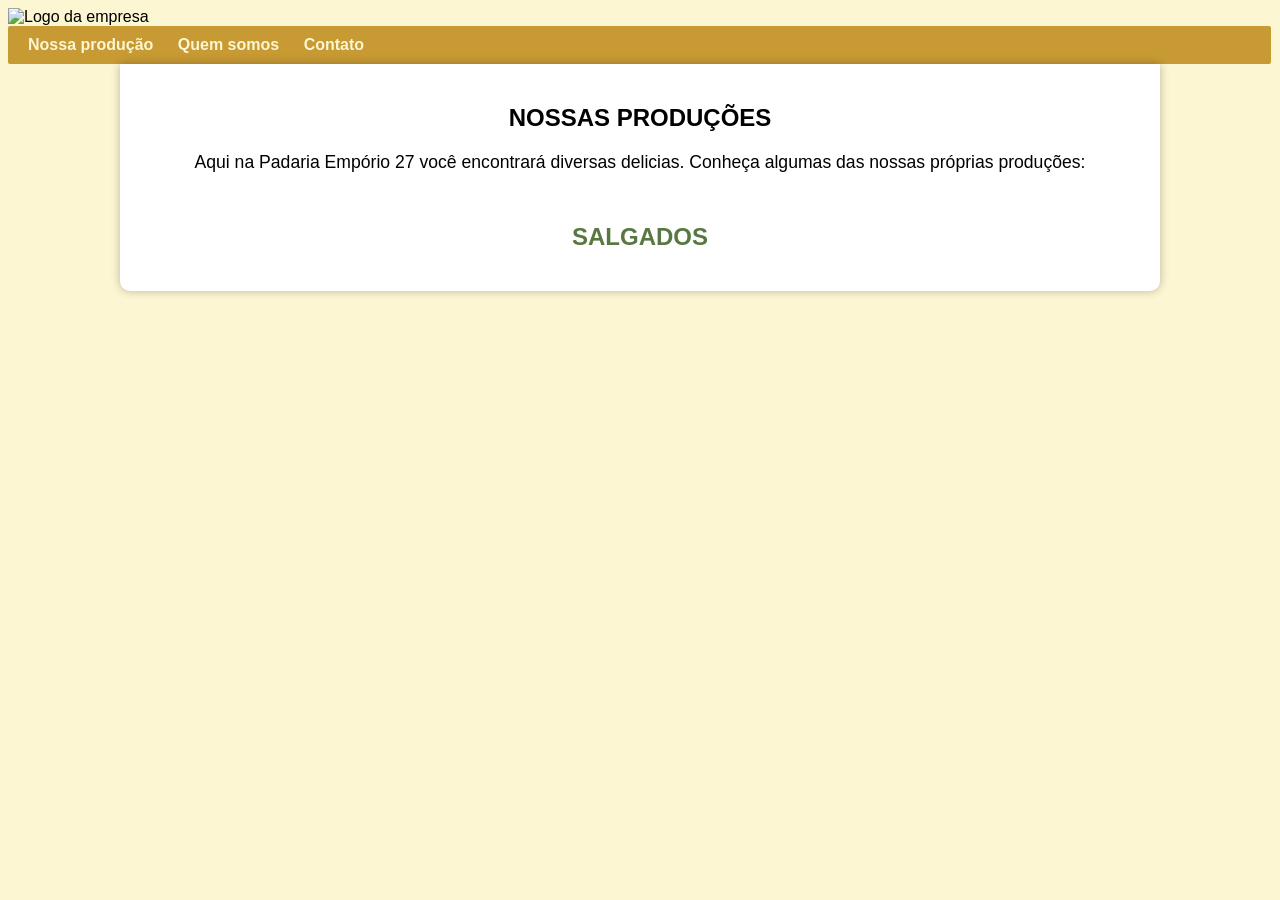
==== index.html @ 00574d0b "Create index.html" ====
<!DOCTYPE html>
<html lang="pt-br">
<head>
    <meta charset="UTF-8">
    <meta name="viewport" content="width=device-width, initial-scale=1.0">
    <title>Padaria Empório 27</title>
    <link rel="shortcut icon" href="imagens/favicon.ico" type="image/x-icon">
    <style> 
        body{
            background-color: #FCF6D2;
            font-family: Arial, Helvetica, sans-serif;
        }
        nav{
            background-color: #C89A34;
            width: 1243px;
            padding: 10px;
            border-radius: 2px;
        }    
        nav > a{
            color: #FCF6D2;
            padding: 10px;
            font-weight: bold;
            text-decoration: none;
            border-radius: 30px;
            transition-duration: 0.5s;
        }
        nav > a:hover{
            background-color: #597841;
            color: #FCF6D2;
        } 
        main{
            background-color: white;
            min-width: 300px;
            max-width: 1000px;
            margin: auto;
            padding: 20px;
            box-shadow: 0px 0px 10px rgba(0, 0, 0, 0.258);
            margin-bottom: 30px;
            border-bottom-left-radius: 10px;
            border-bottom-right-radius: 10px;
        }
        h1, h2{
            text-align: center;
        }
        main p{
            font-size: 1.1em;
            text-align: center;
            padding-bottom: 30px;
        }
        main h2{
            color: #597841;
        }
    </style>
</head>
<body>
    <header>
        <img src="imagens/logo-header.jpg" alt="Logo da empresa">
    </header>
    <nav>
        <a href="#">Nossa produção</a>
        <a href="#">Quem somos</a>
        <a href="#">Contato</a>
     </nav>
     <main>
        <article>
            <h1>NOSSAS PRODUÇÕES</h1>
            <p>Aqui na Padaria Empório 27 você encontrará diversas delicias. Conheça algumas das nossas próprias produções: </p>
            <h2>SALGADOS</h2>
        </article>
     </main>
</body>
</html>
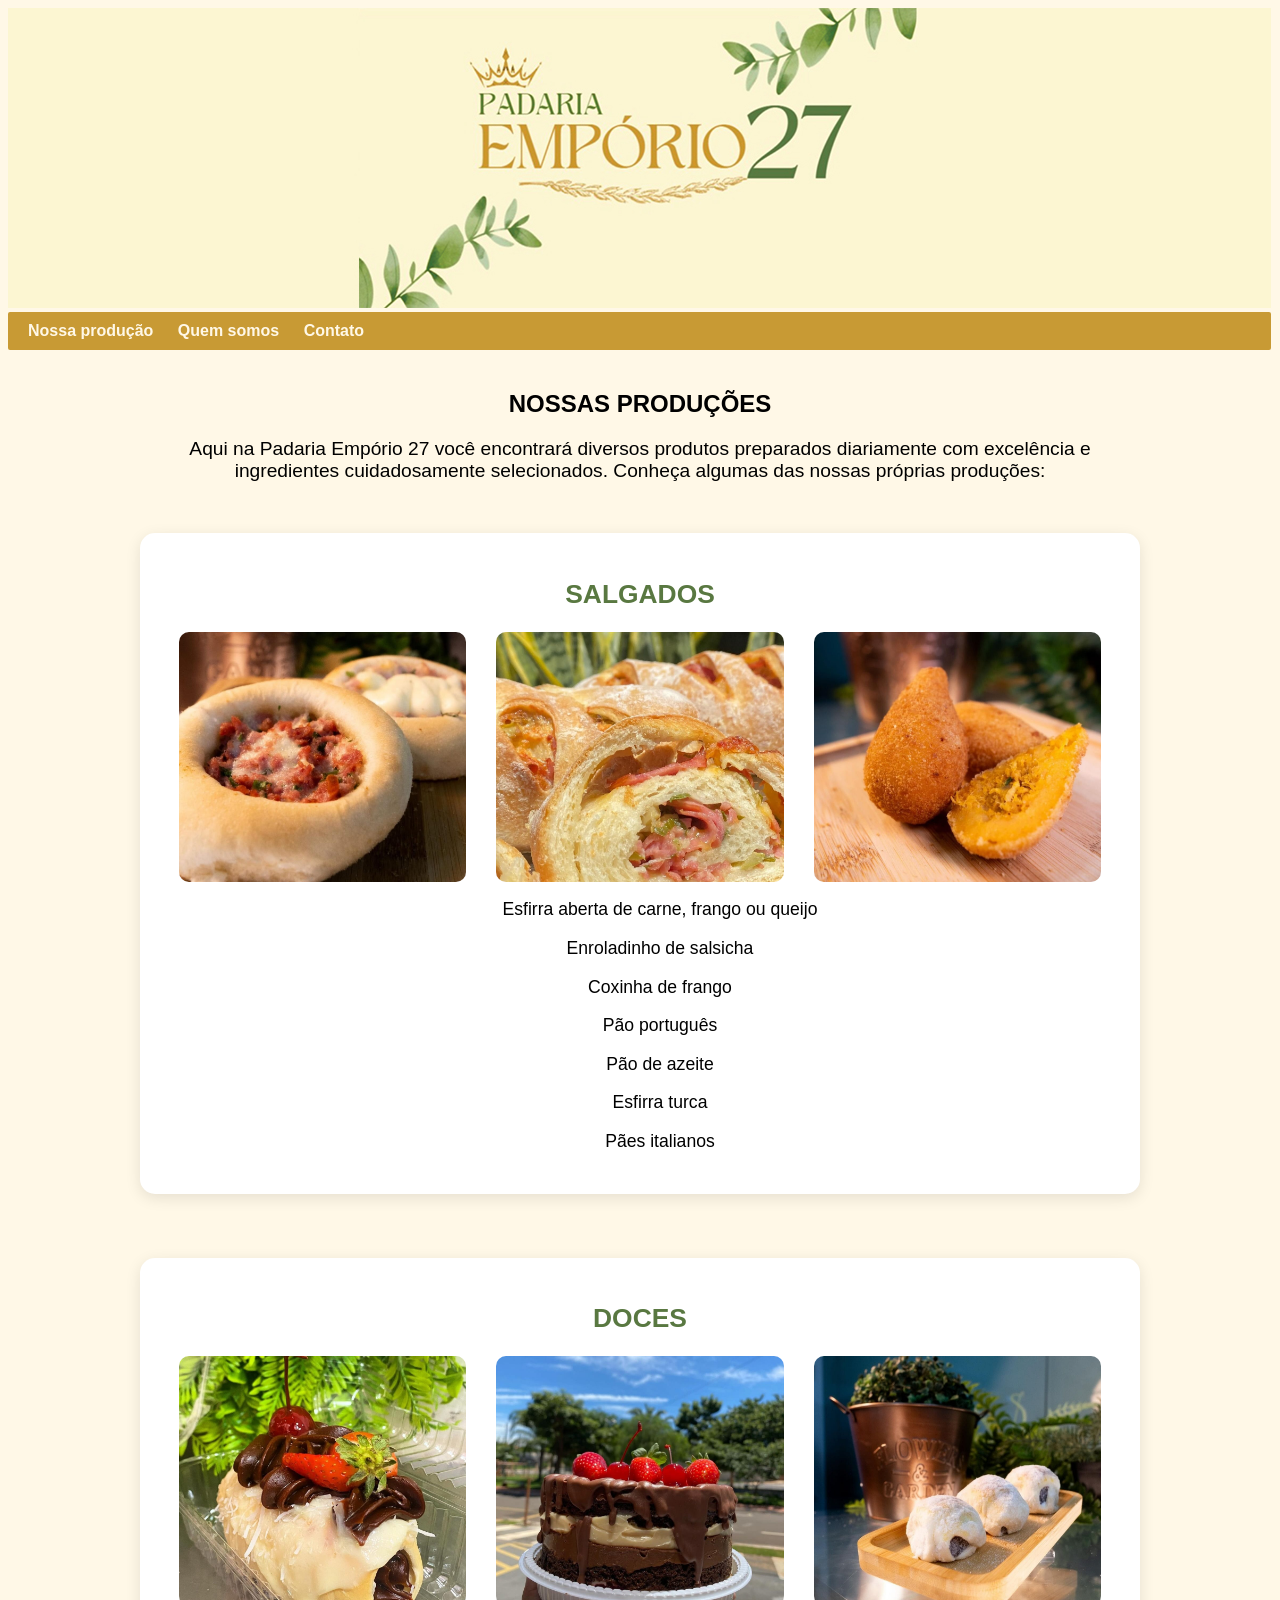
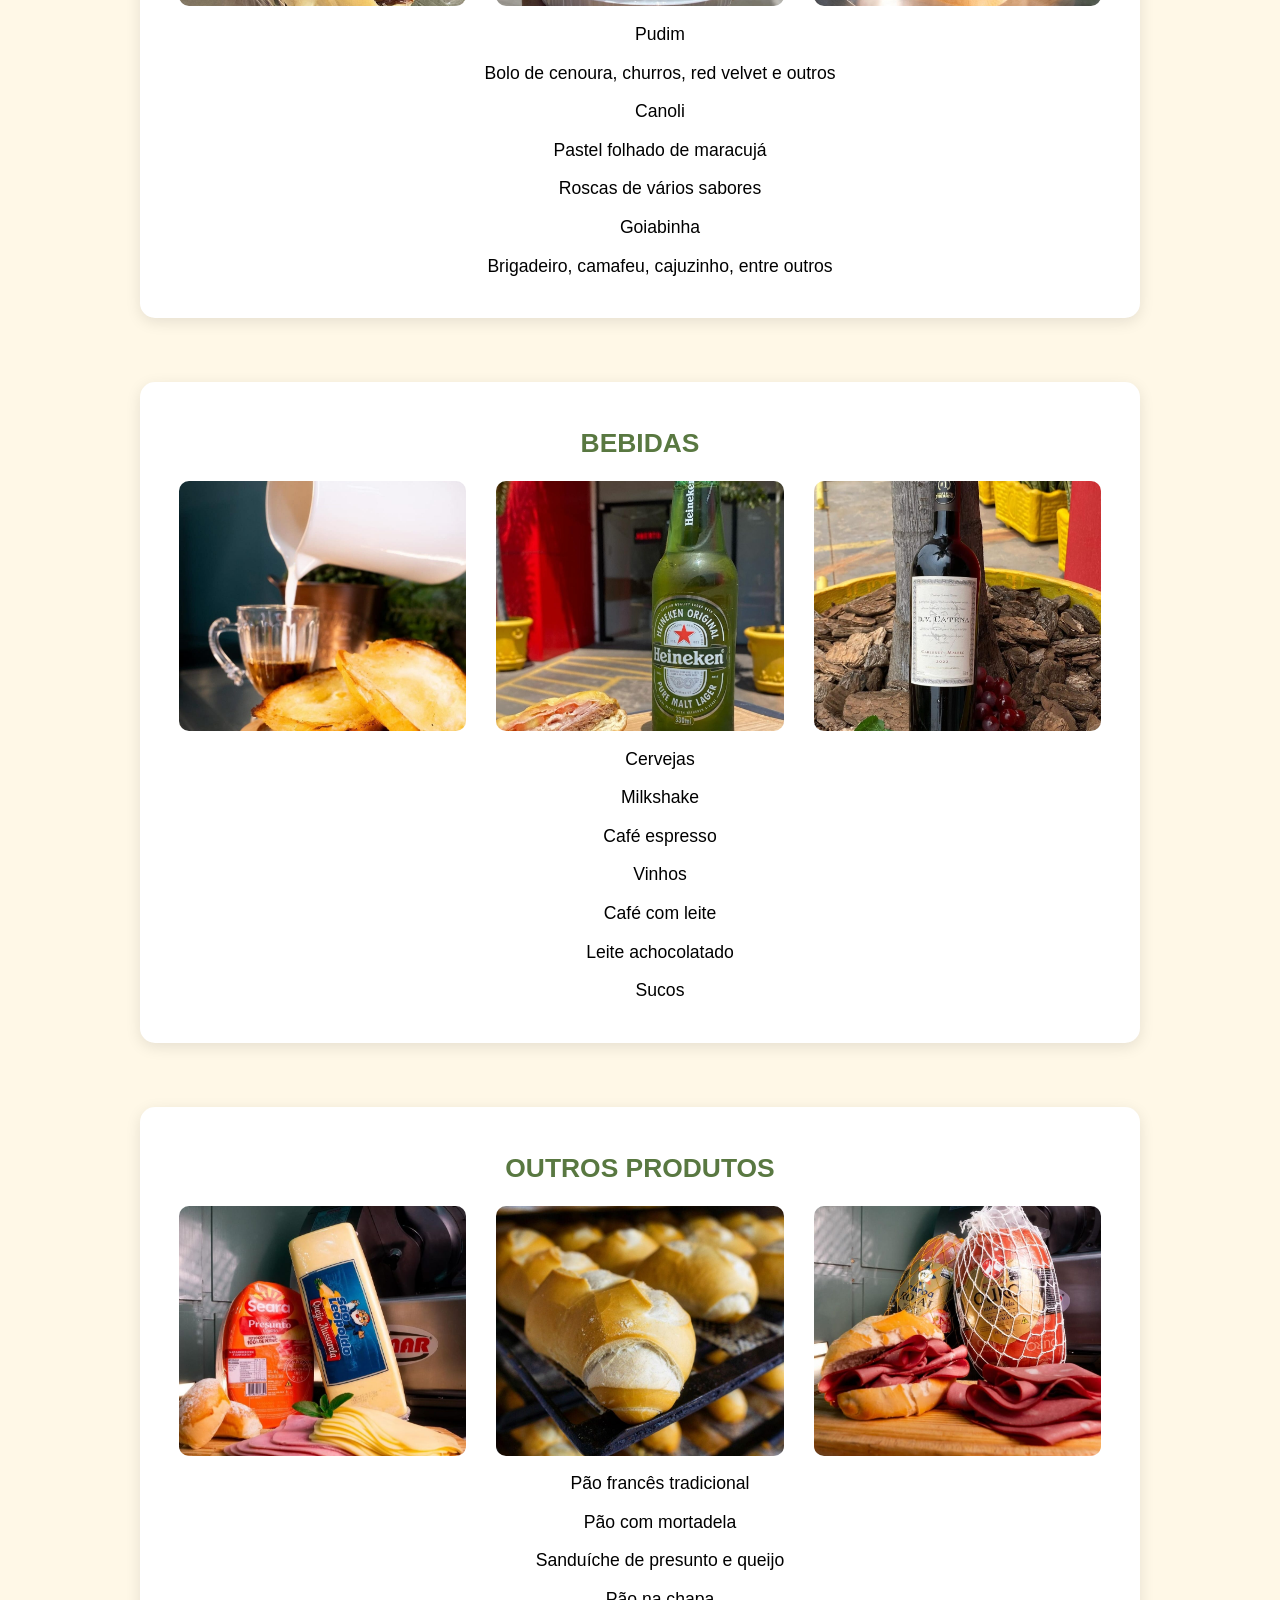
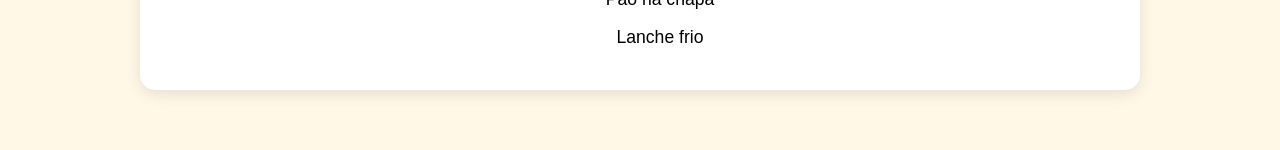
==== commit 31442f86: "alterações" ====
--- a/index.html
+++ b/index.html
@@ -5,9 +5,9 @@
     <meta name="viewport" content="width=device-width, initial-scale=1.0">
     <title>Padaria Empório 27</title>
     <link rel="shortcut icon" href="imagens/favicon.ico" type="image/x-icon">
-    <style> 
+    <style>
         body{
-            background-color: #FCF6D2;
+            background-color: #FFF8E7;
             font-family: Arial, Helvetica, sans-serif;
         }
         nav{
@@ -17,7 +17,7 @@
             border-radius: 2px;
         }    
         nav > a{
-            color: #FCF6D2;
+            color: #FFF8E7;
             padding: 10px;
             font-weight: bold;
             text-decoration: none;
@@ -29,23 +29,49 @@
             color: #FCF6D2;
         } 
         main{
-            background-color: white;
             min-width: 300px;
             max-width: 1000px;
             margin: auto;
             padding: 20px;
-            box-shadow: 0px 0px 10px rgba(0, 0, 0, 0.258);
-            margin-bottom: 30px;
             border-bottom-left-radius: 10px;
             border-bottom-right-radius: 10px;
         }
-        h1, h2{
+        .produtos-grid{
+            display: grid;
+            grid-template-columns: repeat(auto-fit, minmax(300px, 1fr));
+            padding: 2rem 0;
+        }
+        .produtos-card{
+            background-color: white;
+            text-align: center;
+            border-radius: 15px;
+            box-shadow: 0 4px 15px rgba(0, 0, 0, 0.1);
+            padding: 1.5rem;
+            font-size: 1.1em;
+        }
+        .produtos-image {
+            width: 100%;
+            height: 250px;
+            margin: 0 auto;
+            display: flex;
+        }
+        .produtos-image img {
+            width: 100%;
+            height: auto;
+            margin: 0 15px;
+            object-fit: cover;
+            border-radius: 10px;
+        }
+        h1, h2, h3{
             text-align: center;
         }
         main p{
-            font-size: 1.1em;
+            font-size: 1.2em;
             text-align: center;
-            padding-bottom: 30px;
+        }
+        ul p{
+            text-align: center;
+            font-size: 1em;
         }
         main h2{
             color: #597841;
@@ -64,8 +90,81 @@
      <main>
         <article>
             <h1>NOSSAS PRODUÇÕES</h1>
-            <p>Aqui na Padaria Empório 27 você encontrará diversas delicias. Conheça algumas das nossas próprias produções: </p>
-            <h2>SALGADOS</h2>
+            <p>Aqui na Padaria Empório 27 você encontrará diversos produtos preparados diariamente com excelência e ingredientes cuidadosamente selecionados. Conheça algumas das nossas próprias produções: </p>
+            <div class="produtos-grid">
+                <div class="produtos-card">
+                    <h2>SALGADOS</h2>
+                    <div class="produtos-image">
+                        <img src="imagens/esfiha-carne.jpeg" alt="Esfirra de carne">
+                        <img src="imagens/pao-portugues.jpeg" alt="Pão português">
+                        <img src="imagens/coxinha-frango.jpeg" alt="Coxinha de frango">
+                    </div>
+                    <ul>
+                        <p>Esfirra aberta de carne, frango ou queijo</p>
+                        <p>Enroladinho de salsicha</p>
+                        <p>Coxinha de frango</p>
+                        <p>Pão português</p>
+                        <p>Pão de azeite</p>
+                        <p>Esfirra turca</p>
+                        <p>Pães italianos</p>
+                    </ul>
+                </div>    
+            </div>
+            <div class="produtos-grid">
+                <div class="produtos-card">
+                    <h2>DOCES</h2>
+                    <div class="produtos-image">
+                        <img src="imagens/rosca-nutella.jpeg" alt="Rosca de Nutella">
+                        <img src="imagens/torta-quatroleites.jpeg" alt="Torta de quatro leites">
+                        <img src="imagens/goiabinha.jpeg" alt="Goiabinha">
+                    </div>
+                    <ul>
+                        <p>Pudim</p>
+                        <p>Bolo de cenoura, churros, red velvet e outros</p>
+                        <p>Canoli</p>
+                        <p>Pastel folhado de maracujá</p>
+                        <p>Roscas de vários sabores</p>
+                        <p>Goiabinha</p>
+                        <p>Brigadeiro, camafeu, cajuzinho, entre outros</p>
+                    </ul>
+                </div>    
+            </div>
+            <div class="produtos-grid">
+                <div class="produtos-card">
+                    <h2>BEBIDAS</h2>
+                    <div class="produtos-image">
+                        <img src="imagens/cafe-leite.jpeg" alt="Xícara de café com leite">
+                        <img src="imagens/cerveja.jpeg" alt="Garrafa de cerveja">
+                        <img src="imagens/vinho.jpeg" alt="Garrafa de vinho">
+                    </div>
+                    <ul>
+                        <p>Cervejas</p>
+                        <p>Milkshake</p>
+                        <p>Café espresso</p>
+                        <p>Vinhos</p>
+                        <p>Café com leite</p>
+                        <p>Leite achocolatado</p>
+                        <p>Sucos</p>
+                    </ul>
+                </div>    
+            </div>
+            <div class="produtos-grid">
+                <div class="produtos-card">
+                    <h2>OUTROS PRODUTOS</h2>
+                    <div class="produtos-image">
+                        <img src="imagens/queijo-presunto.jpeg" alt="Queijo e presunto peças e fatiados">
+                        <img src="imagens/pao-frances.jpeg" alt="Pão francês de padaria">
+                        <img src="imagens/mortadela.jpeg" alt="Mortadela peça e fatiada">
+                    </div>
+                    <ul>
+                        <p>Pão francês tradicional</p>
+                        <p>Pão com mortadela</p>
+                        <p>Sanduíche de presunto e queijo</p>
+                        <p>Pão na chapa</p>
+                        <p>Lanche frio</p>
+                    </ul>
+                </div>    
+            </div>
         </article>
      </main>
 </body>
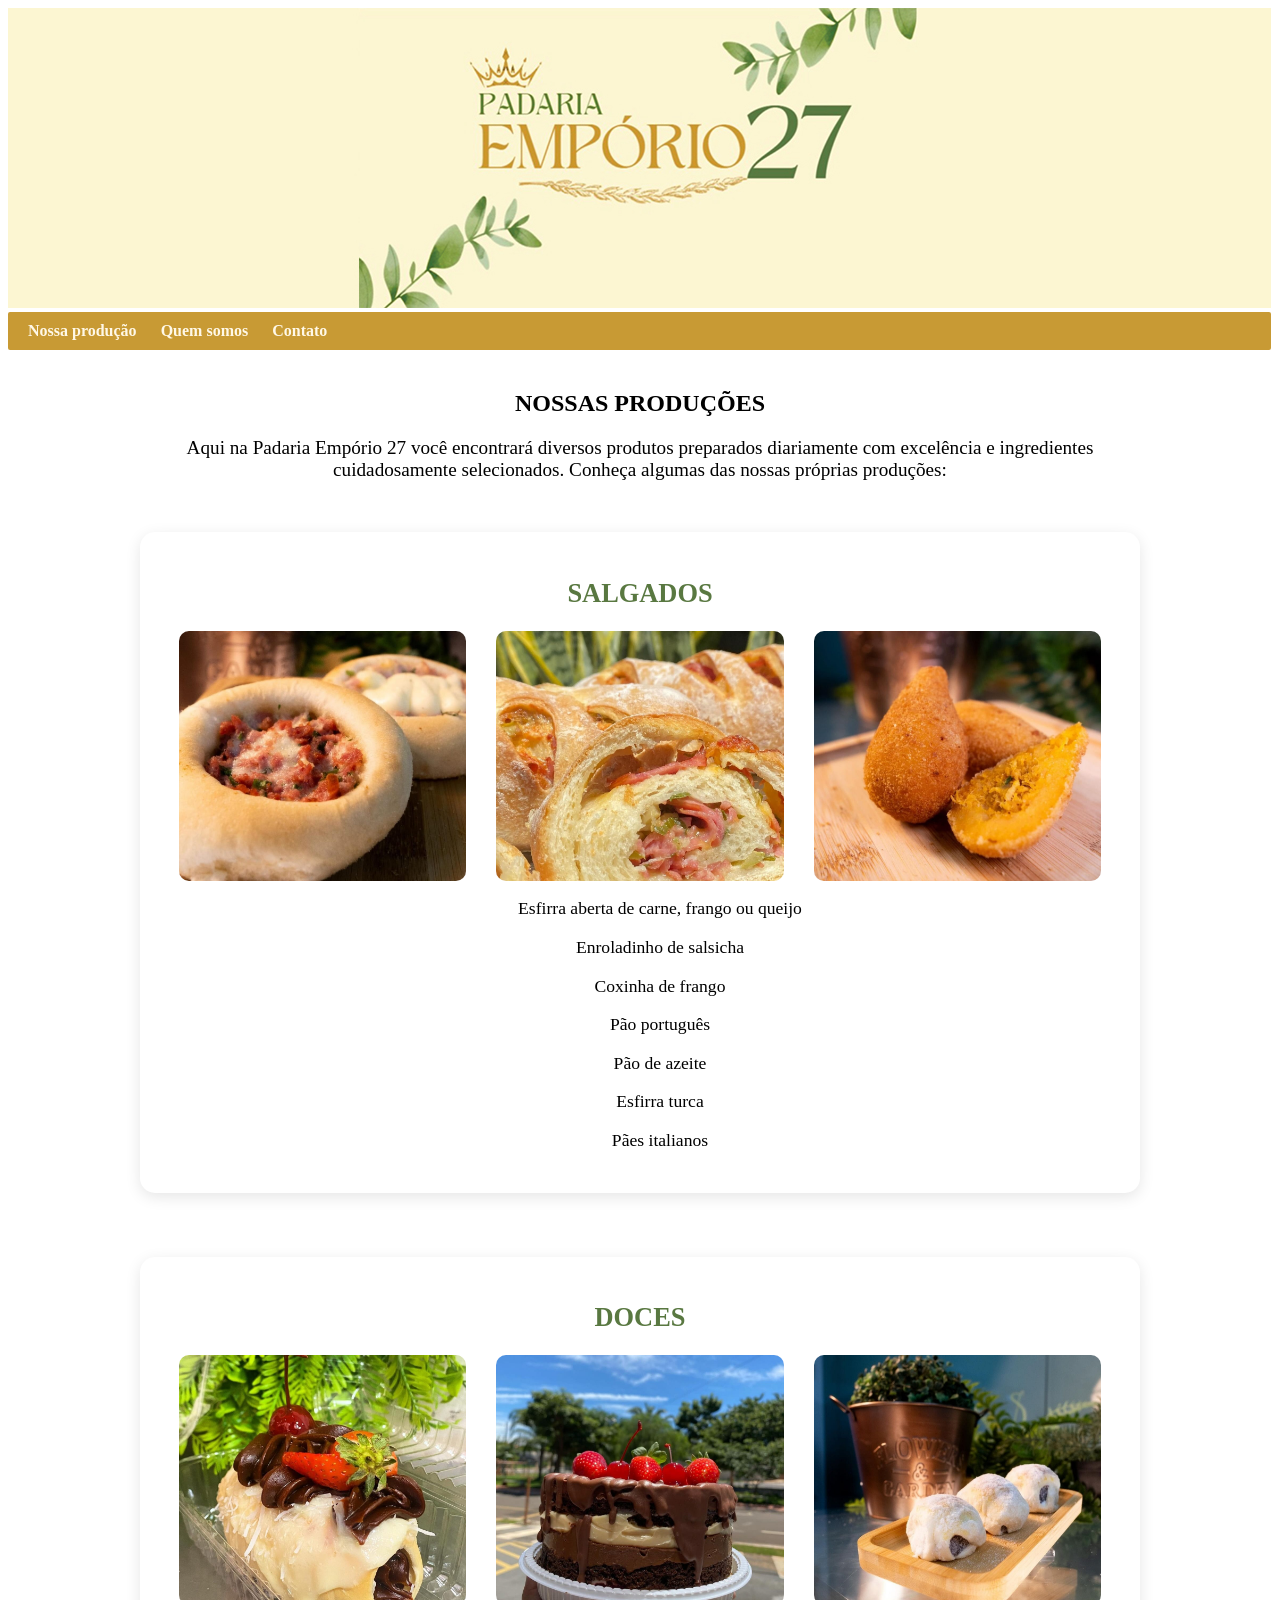
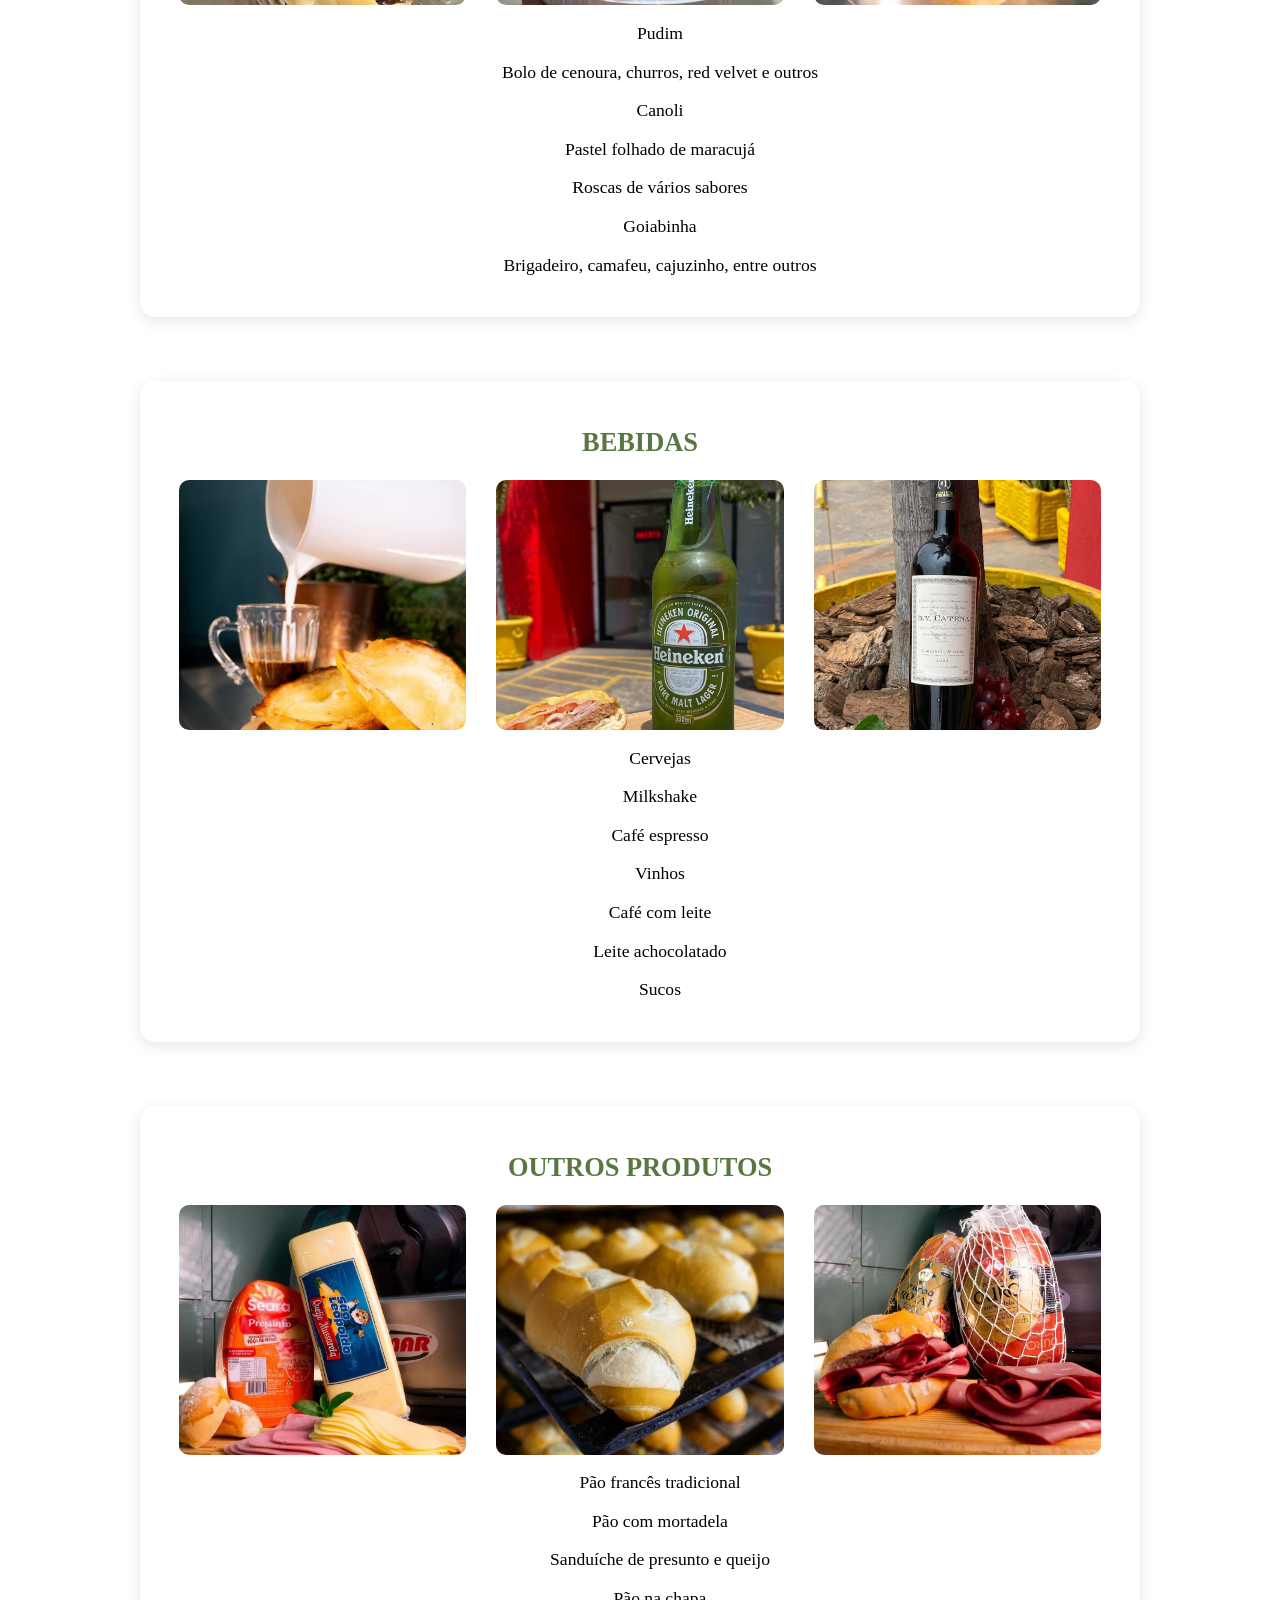
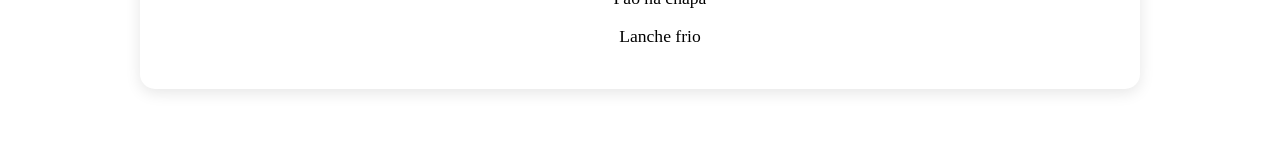
==== commit 7f786288: "mudanças site" ====
--- a/index.html
+++ b/index.html
@@ -4,79 +4,8 @@
     <meta charset="UTF-8">
     <meta name="viewport" content="width=device-width, initial-scale=1.0">
     <title>Padaria Empório 27</title>
+    <link rel="stylesheet" href="style.css">
     <link rel="shortcut icon" href="imagens/favicon.ico" type="image/x-icon">
-    <style>
-        body{
-            background-color: #FFF8E7;
-            font-family: Arial, Helvetica, sans-serif;
-        }
-        nav{
-            background-color: #C89A34;
-            width: 1243px;
-            padding: 10px;
-            border-radius: 2px;
-        }    
-        nav > a{
-            color: #FFF8E7;
-            padding: 10px;
-            font-weight: bold;
-            text-decoration: none;
-            border-radius: 30px;
-            transition-duration: 0.5s;
-        }
-        nav > a:hover{
-            background-color: #597841;
-            color: #FCF6D2;
-        } 
-        main{
-            min-width: 300px;
-            max-width: 1000px;
-            margin: auto;
-            padding: 20px;
-            border-bottom-left-radius: 10px;
-            border-bottom-right-radius: 10px;
-        }
-        .produtos-grid{
-            display: grid;
-            grid-template-columns: repeat(auto-fit, minmax(300px, 1fr));
-            padding: 2rem 0;
-        }
-        .produtos-card{
-            background-color: white;
-            text-align: center;
-            border-radius: 15px;
-            box-shadow: 0 4px 15px rgba(0, 0, 0, 0.1);
-            padding: 1.5rem;
-            font-size: 1.1em;
-        }
-        .produtos-image {
-            width: 100%;
-            height: 250px;
-            margin: 0 auto;
-            display: flex;
-        }
-        .produtos-image img {
-            width: 100%;
-            height: auto;
-            margin: 0 15px;
-            object-fit: cover;
-            border-radius: 10px;
-        }
-        h1, h2, h3{
-            text-align: center;
-        }
-        main p{
-            font-size: 1.2em;
-            text-align: center;
-        }
-        ul p{
-            text-align: center;
-            font-size: 1em;
-        }
-        main h2{
-            color: #597841;
-        }
-    </style>
 </head>
 <body>
     <header>
@@ -84,8 +13,8 @@
     </header>
     <nav>
         <a href="#">Nossa produção</a>
-        <a href="#">Quem somos</a>
-        <a href="#">Contato</a>
+        <a href="index2.html">Quem somos</a>
+        <a href="index3.html">Contato</a>
      </nav>
      <main>
         <article>
--- a/style.css
+++ b/style.css
@@ -0,0 +1,71 @@
+@charset "UTF-8"
+body{
+    background-color: #FFF8E7;
+    font-family: Arial, Helvetica, sans-serif;
+}
+nav{
+    background-color: #C89A34;
+    width: 1243px;
+    padding: 10px;
+    border-radius: 2px;
+}    
+nav > a{
+    color: #FFF8E7;
+    padding: 10px;
+    font-weight: bold;
+    text-decoration: none;
+    border-radius: 30px;
+    transition-duration: 0.5s;
+}
+nav > a:hover{
+    background-color: #597841;
+    color: #FCF6D2;
+} 
+main{
+    min-width: 300px;
+    max-width: 1000px;
+    margin: auto;
+    padding: 20px;
+    border-bottom-left-radius: 10px;
+    border-bottom-right-radius: 10px;
+}
+.produtos-grid{
+    display: grid;
+    grid-template-columns: repeat(auto-fit, minmax(300px, 1fr));
+    padding: 2rem 0;
+}
+.produtos-card{
+    background-color: white;
+    text-align: center;
+    border-radius: 15px;
+    box-shadow: 0 4px 15px rgba(0, 0, 0, 0.1);
+    padding: 1.5rem;
+    font-size: 1.1em;
+}
+.produtos-image {
+    width: 100%;
+    height: 250px;
+    margin: 0 auto;
+    display: flex;
+}
+.produtos-image img {
+    width: 100%;
+    height: auto;
+    margin: 0 15px;
+    object-fit: cover;
+    border-radius: 10px;
+}
+h1, h2, h3{
+    text-align: center;
+}
+main p{
+    font-size: 1.2em;
+    text-align: center;
+}
+ul p{
+    text-align: center;
+    font-size: 1em;
+}
+main h2{
+    color: #597841;
+}
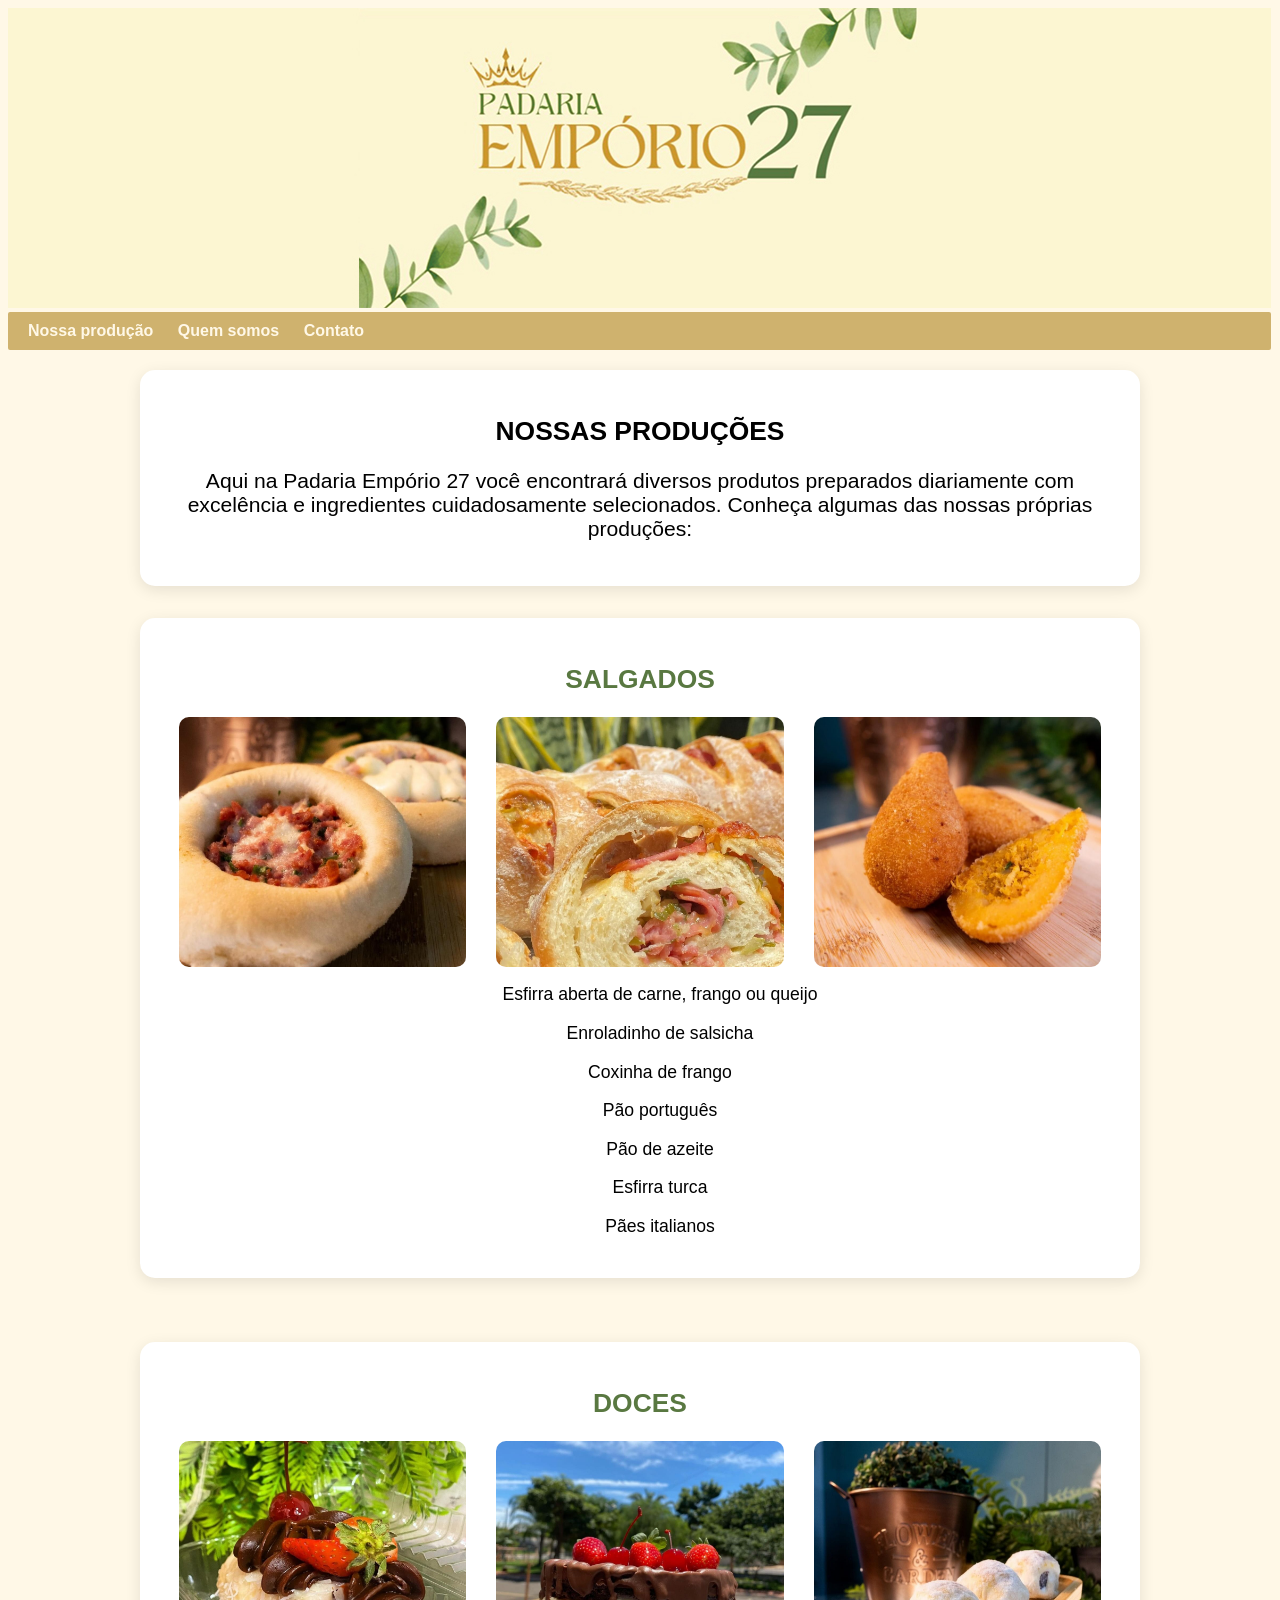
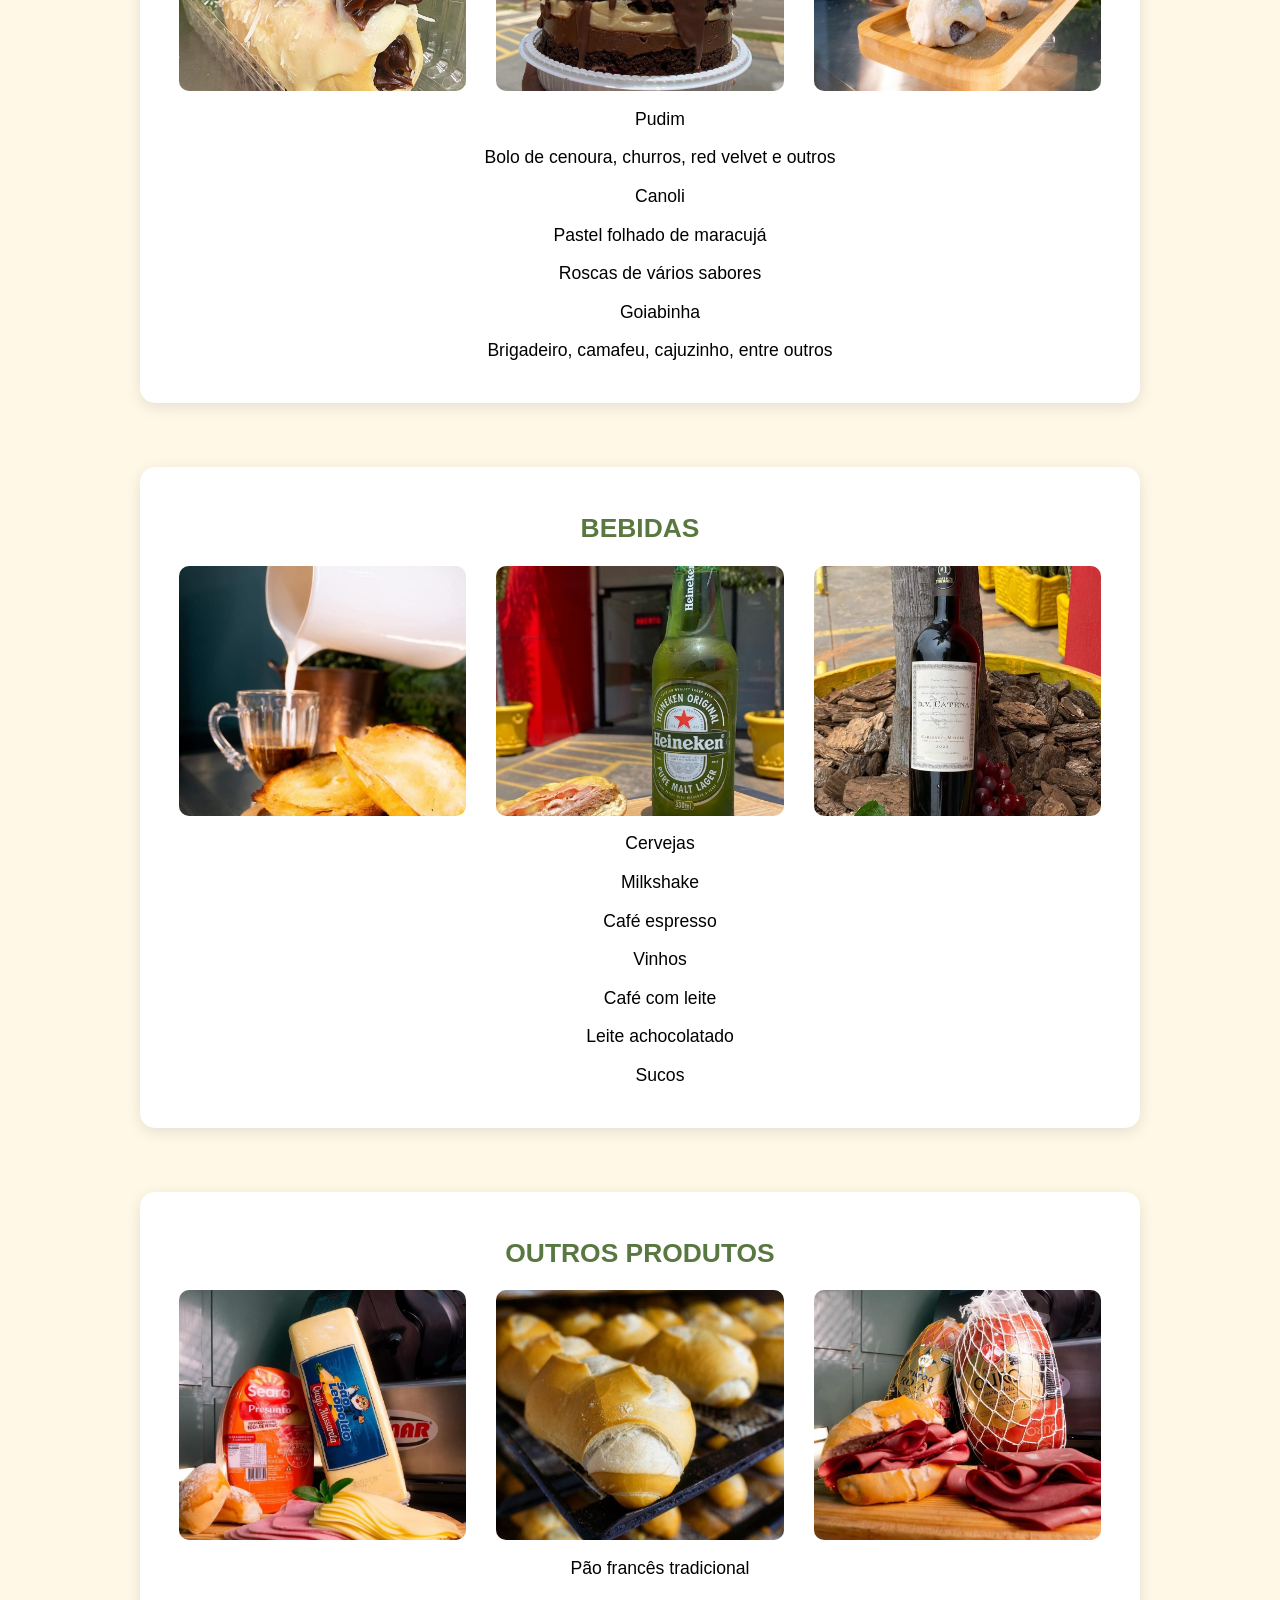
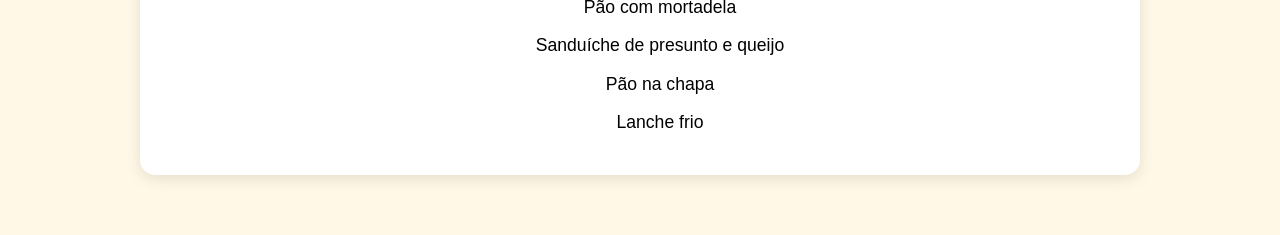
==== commit edd573a6: "alterações" ====
--- a/index.html
+++ b/index.html
@@ -18,11 +18,13 @@
      </nav>
      <main>
         <article>
-            <h1>NOSSAS PRODUÇÕES</h1>
-            <p>Aqui na Padaria Empório 27 você encontrará diversos produtos preparados diariamente com excelência e ingredientes cuidadosamente selecionados. Conheça algumas das nossas próprias produções: </p>
+            <div class="produtos-card">
+                <h1>NOSSAS PRODUÇÕES</h1>
+                    <p>Aqui na Padaria Empório 27 você encontrará diversos produtos preparados diariamente com excelência e ingredientes cuidadosamente selecionados. Conheça algumas das nossas próprias produções: </p>
+            </div>
             <div class="produtos-grid">
                 <div class="produtos-card">
-                    <h2>SALGADOS</h2>
+                <h2>SALGADOS</h2>
                     <div class="produtos-image">
                         <img src="imagens/esfiha-carne.jpeg" alt="Esfirra de carne">
                         <img src="imagens/pao-portugues.jpeg" alt="Pão português">
@@ -94,6 +96,7 @@
                     </ul>
                 </div>    
             </div>
+        </div>
         </article>
      </main>
 </body>
--- a/style.css
+++ b/style.css
@@ -1,10 +1,10 @@
-@charset "UTF-8"
+@charset "UTF-8";
 body{
-    background-color: #FFF8E7;
+    background-color: #fff8e7;
     font-family: Arial, Helvetica, sans-serif;
 }
 nav{
-    background-color: #C89A34;
+    background-color: rgb(207, 178, 110);
     width: 1243px;
     padding: 10px;
     border-radius: 2px;
@@ -19,7 +19,7 @@
 }
 nav > a:hover{
     background-color: #597841;
-    color: #FCF6D2;
+    color: #fcf6d2;
 } 
 main{
     min-width: 300px;
@@ -35,22 +35,22 @@
     padding: 2rem 0;
 }
 .produtos-card{
-    background-color: white;
+    background-color: rgb(255, 255, 255);
     text-align: center;
     border-radius: 15px;
     box-shadow: 0 4px 15px rgba(0, 0, 0, 0.1);
     padding: 1.5rem;
     font-size: 1.1em;
 }
-.produtos-image {
-    width: 100%;
+.produtos-image{
+    width: auto;
     height: 250px;
     margin: 0 auto;
     display: flex;
 }
-.produtos-image img {
+.produtos-image img{
     width: 100%;
-    height: auto;
+    height: 100%;
     margin: 0 15px;
     object-fit: cover;
     border-radius: 10px;
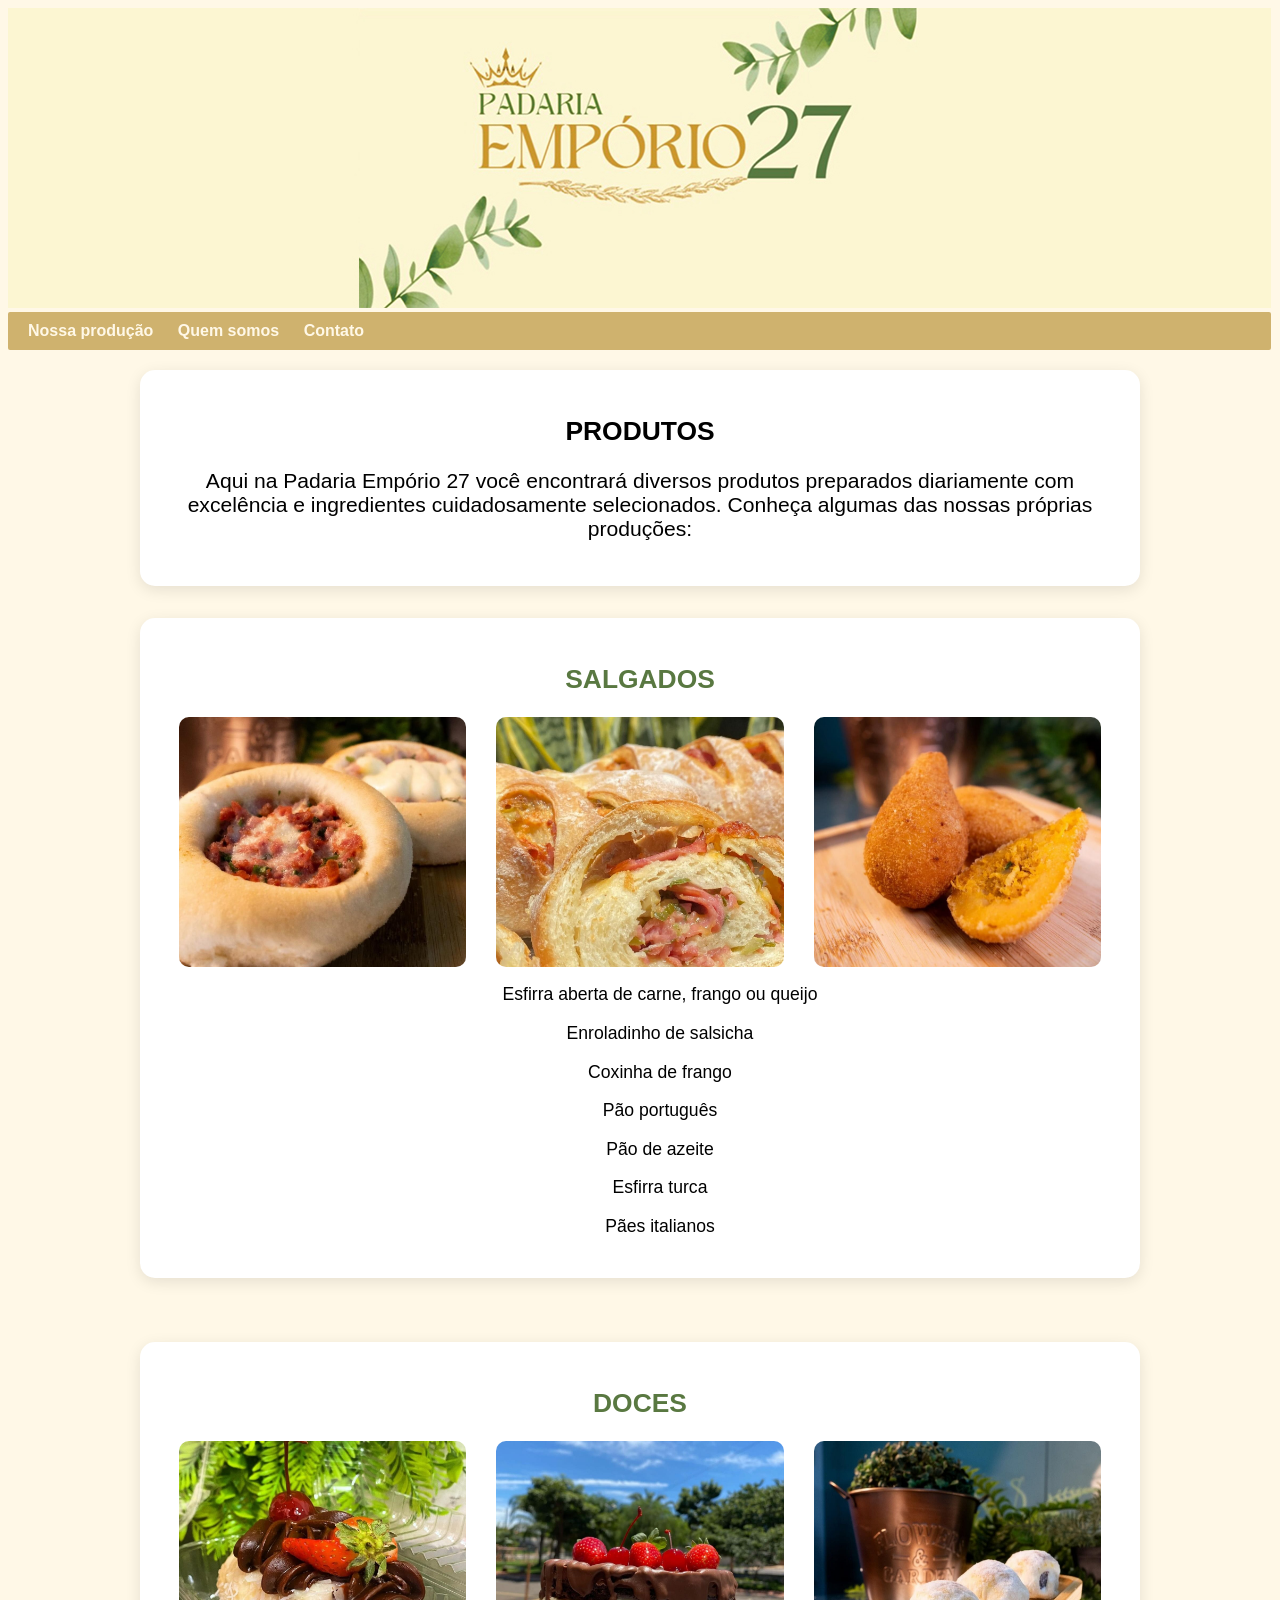
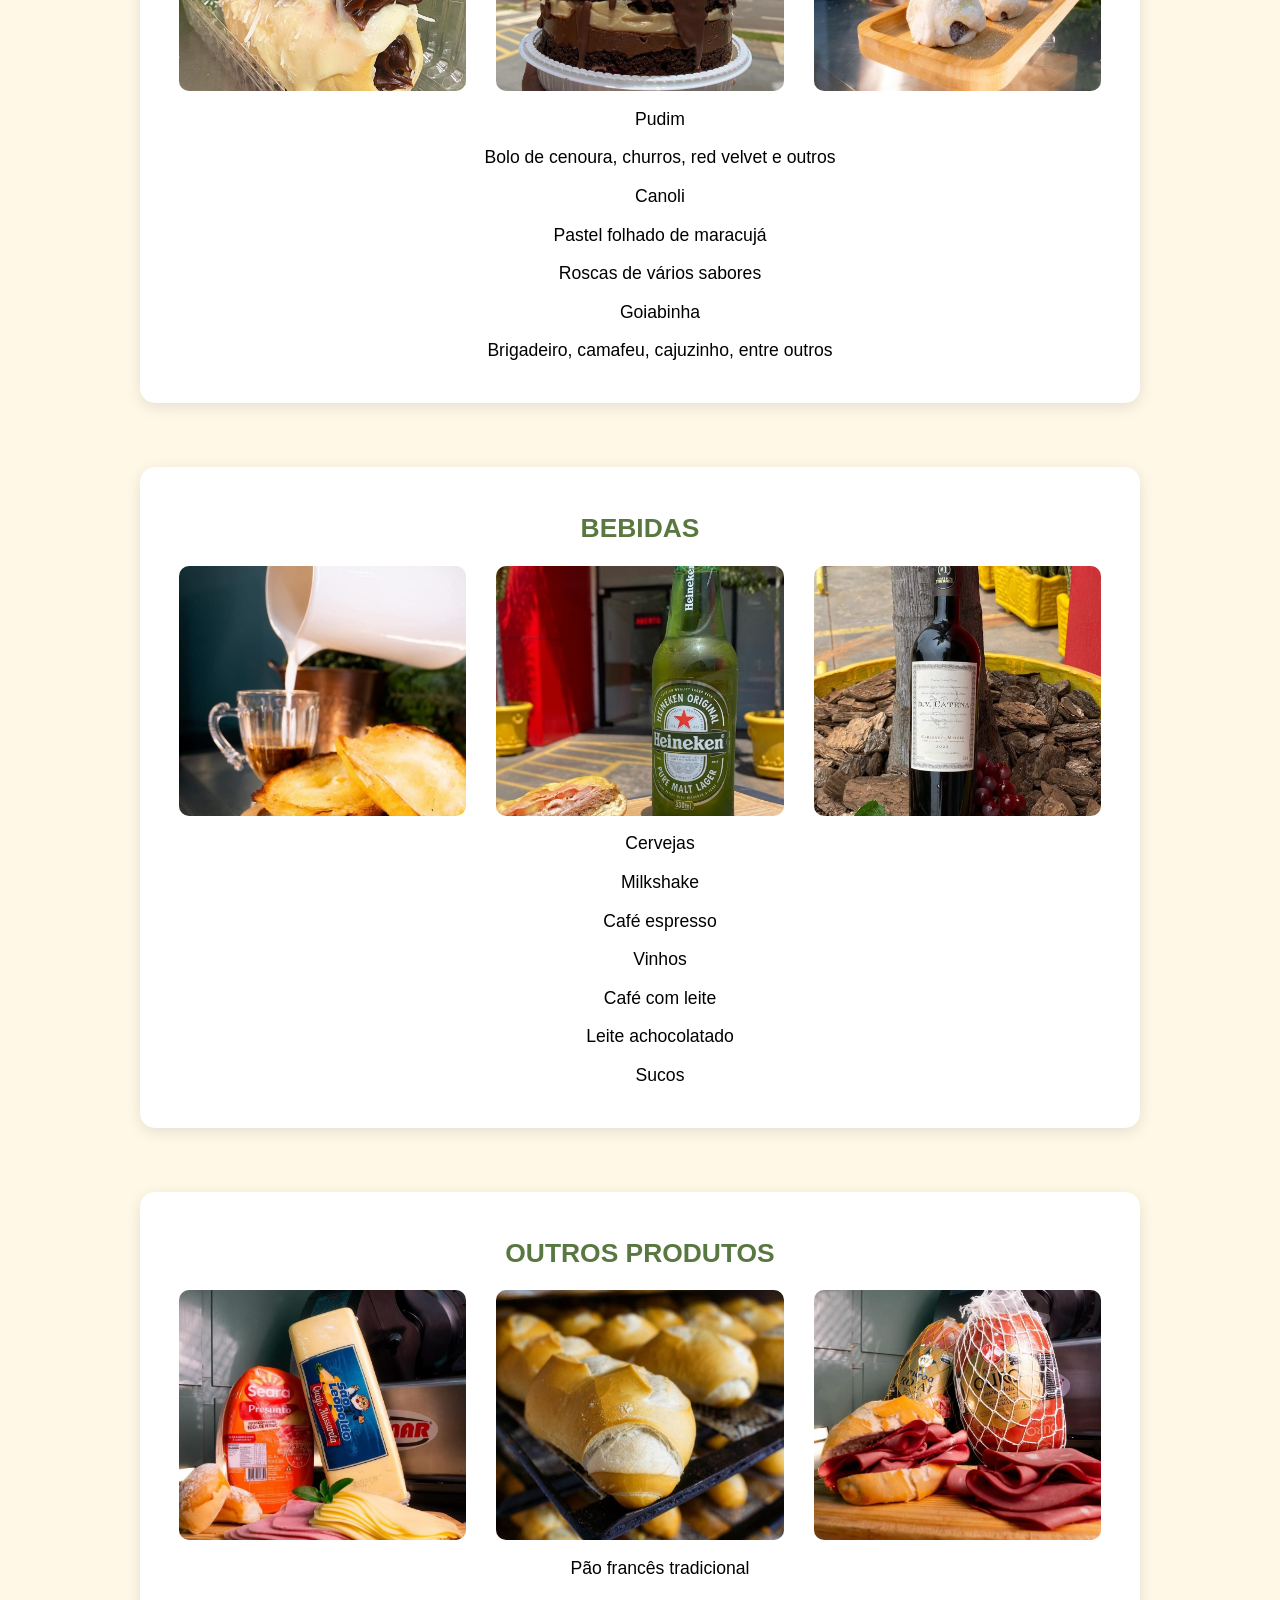
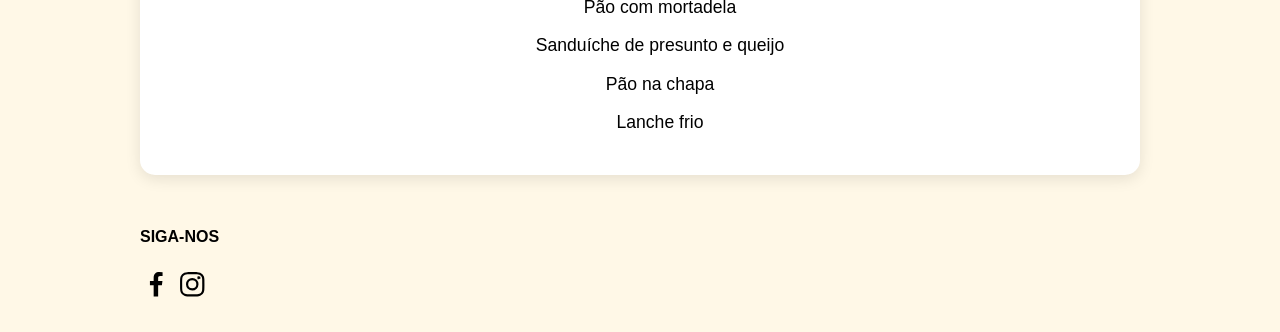
==== commit 20a85ccf: "alterações" ====
--- a/index.html
+++ b/index.html
@@ -19,7 +19,7 @@
      <main>
         <article>
             <div class="produtos-card">
-                <h1>NOSSAS PRODUÇÕES</h1>
+                <h1>PRODUTOS</h1>
                     <p>Aqui na Padaria Empório 27 você encontrará diversos produtos preparados diariamente com excelência e ingredientes cuidadosamente selecionados. Conheça algumas das nossas próprias produções: </p>
             </div>
             <div class="produtos-grid">
@@ -96,7 +96,14 @@
                     </ul>
                 </div>    
             </div>
-        </div>
+            <footer>
+                <h4>SIGA-NOS</h4>
+                <box-icon name='facebook' type='logo' ></box-icon>
+                    <a href="https://www.facebook.com/emporio27setsul/" target="_blank">
+                        <img src="imagens/logo-facebook.png"></a>
+                    <a href="https://www.instagram.com/explore/locations/104225695604692/emporio-27-setsul/" target="_blank">
+                        <img src="imagens/logo-instagram.png"></a>
+            </footer>
         </article>
      </main>
 </body>
--- a/style.css
+++ b/style.css
@@ -48,6 +48,12 @@
     margin: 0 auto;
     display: flex;
 }
+iframe{
+    width: auto;
+    height: 250px;
+    margin: 0 auto;
+    display: flex;
+}
 .produtos-image img{
     width: 100%;
     height: 100%;
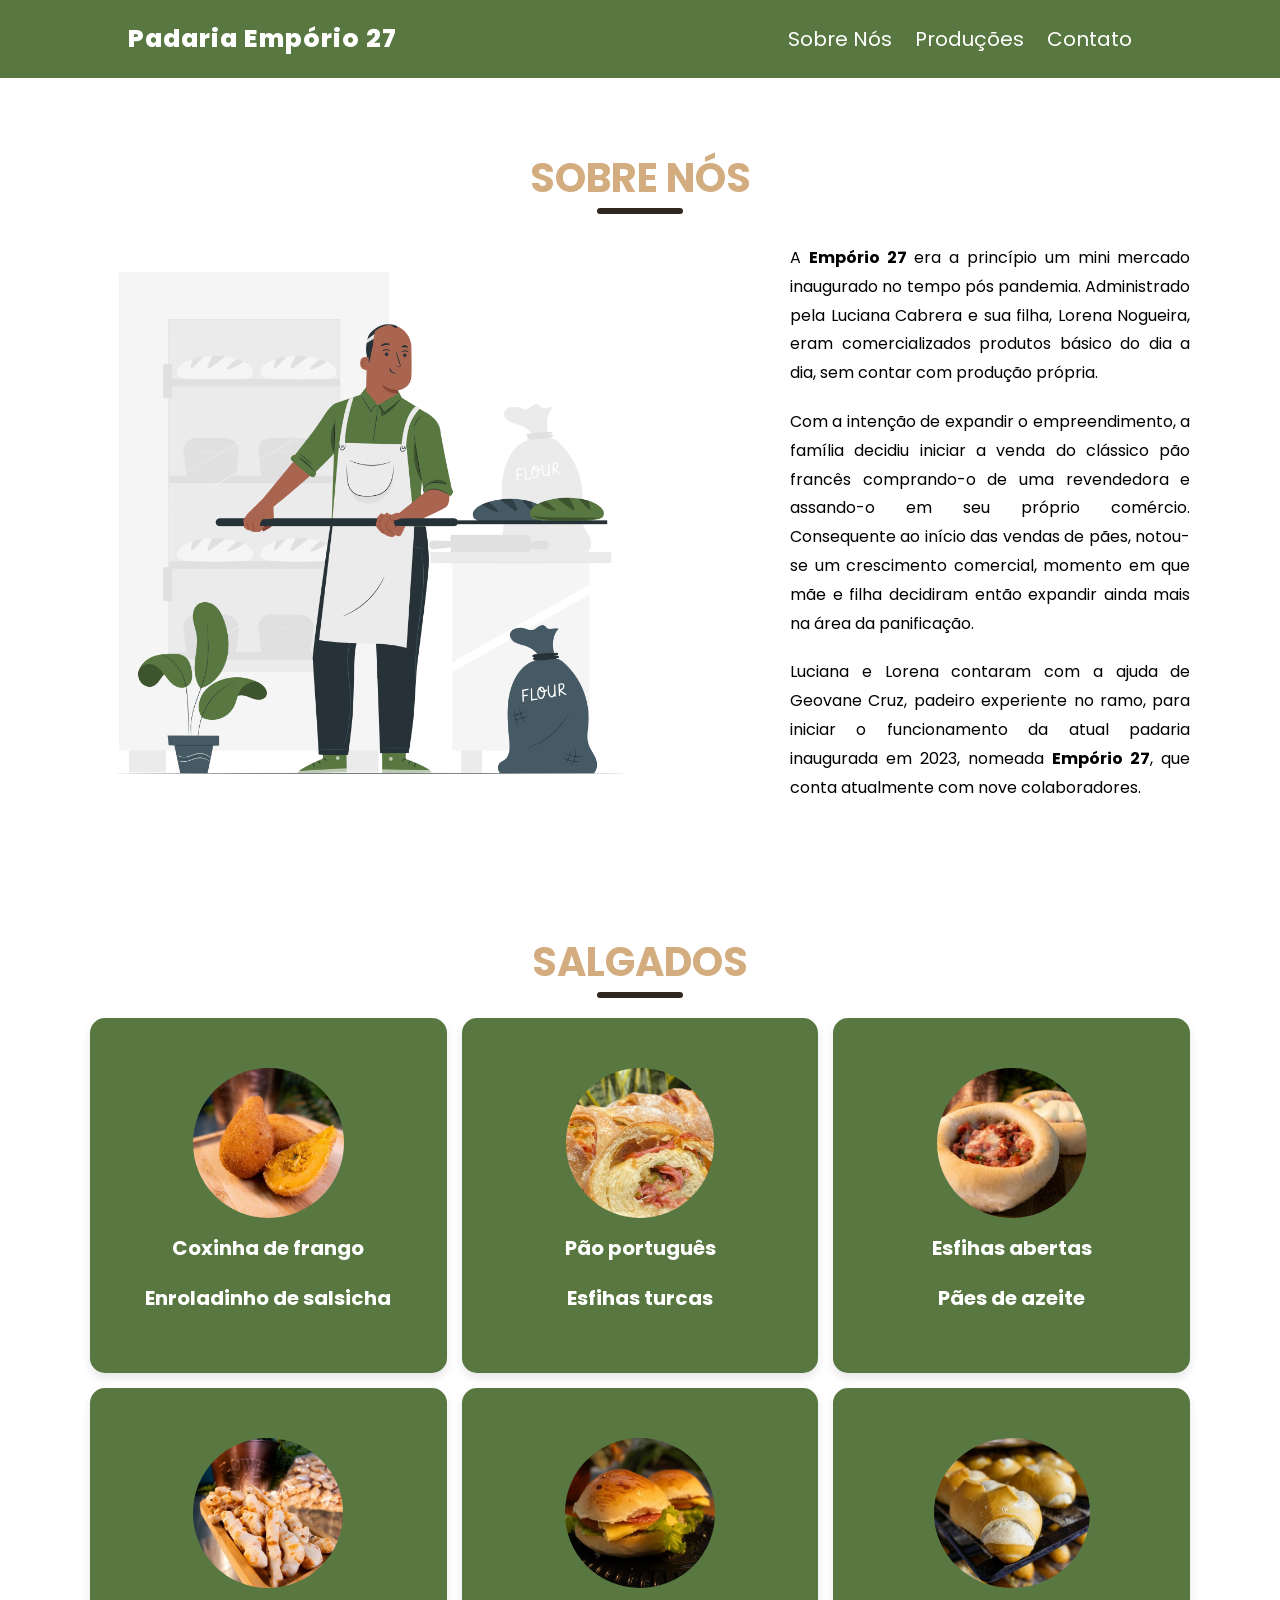
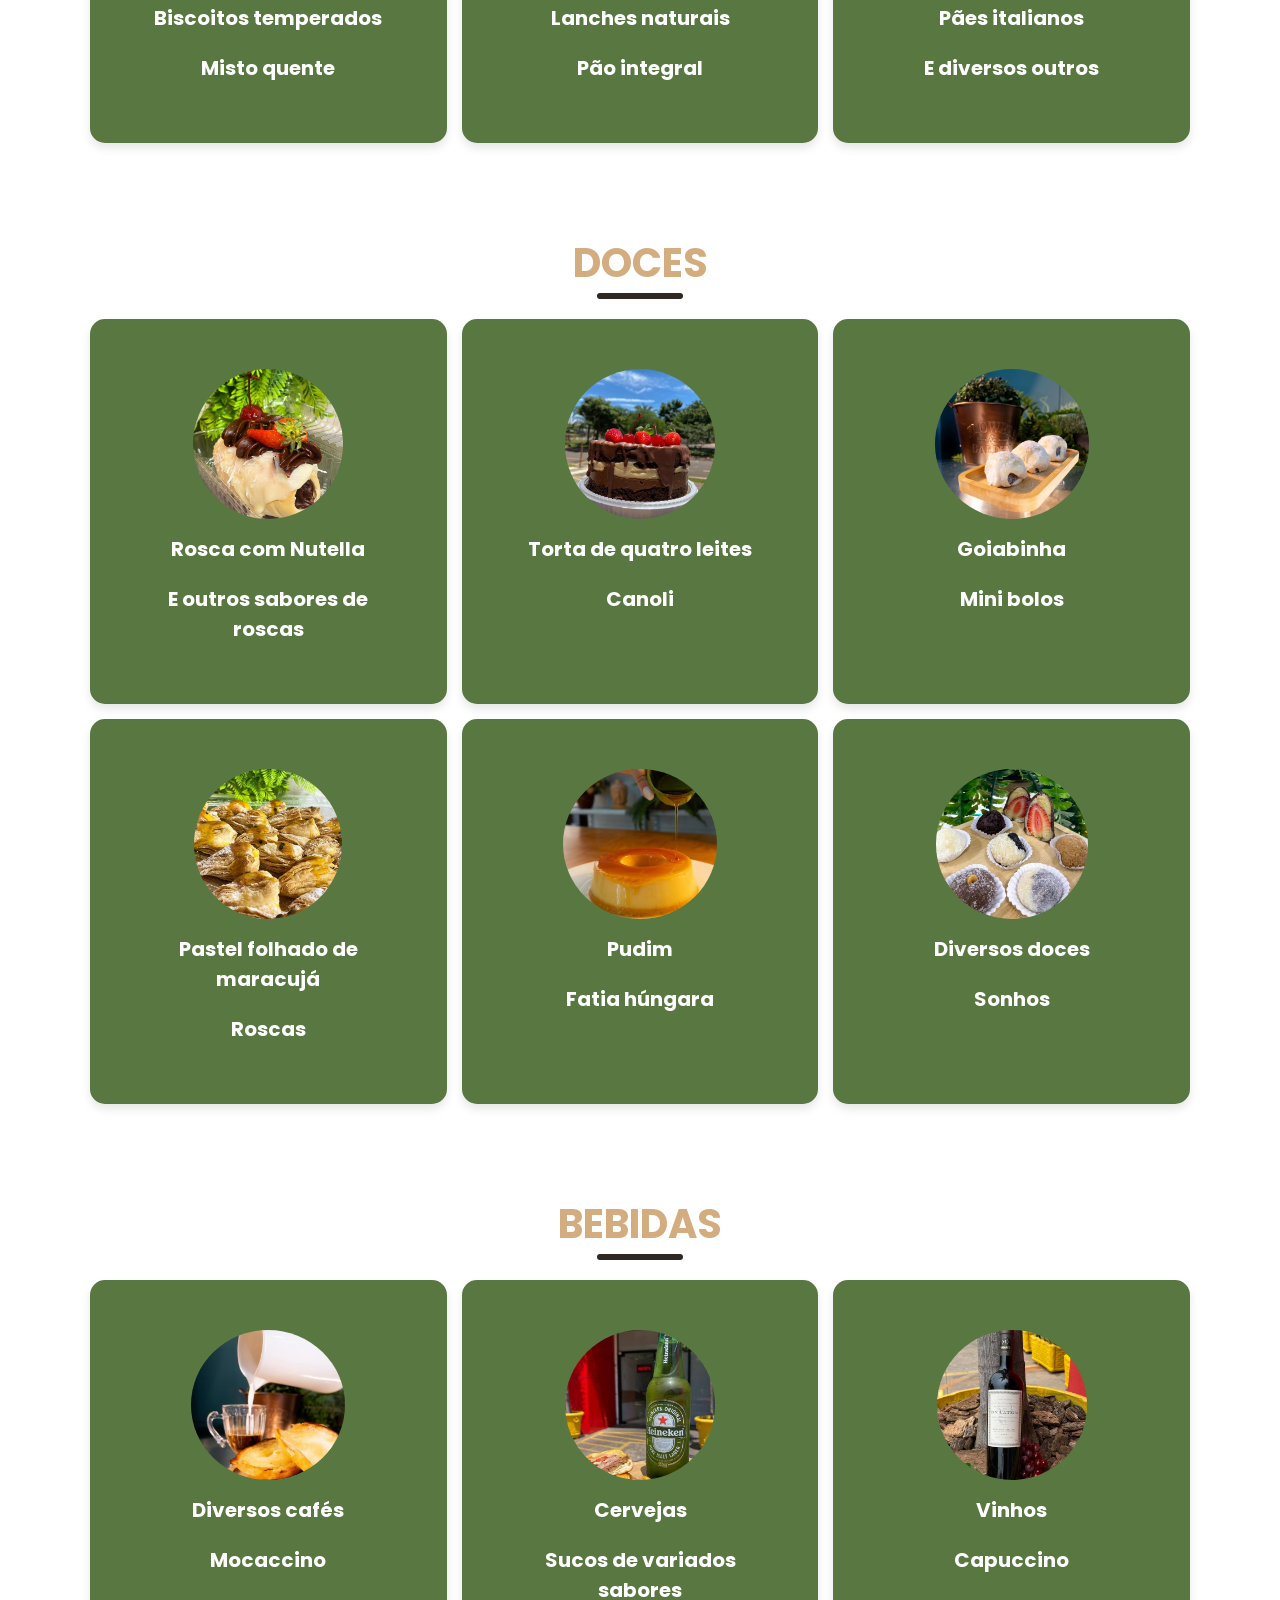
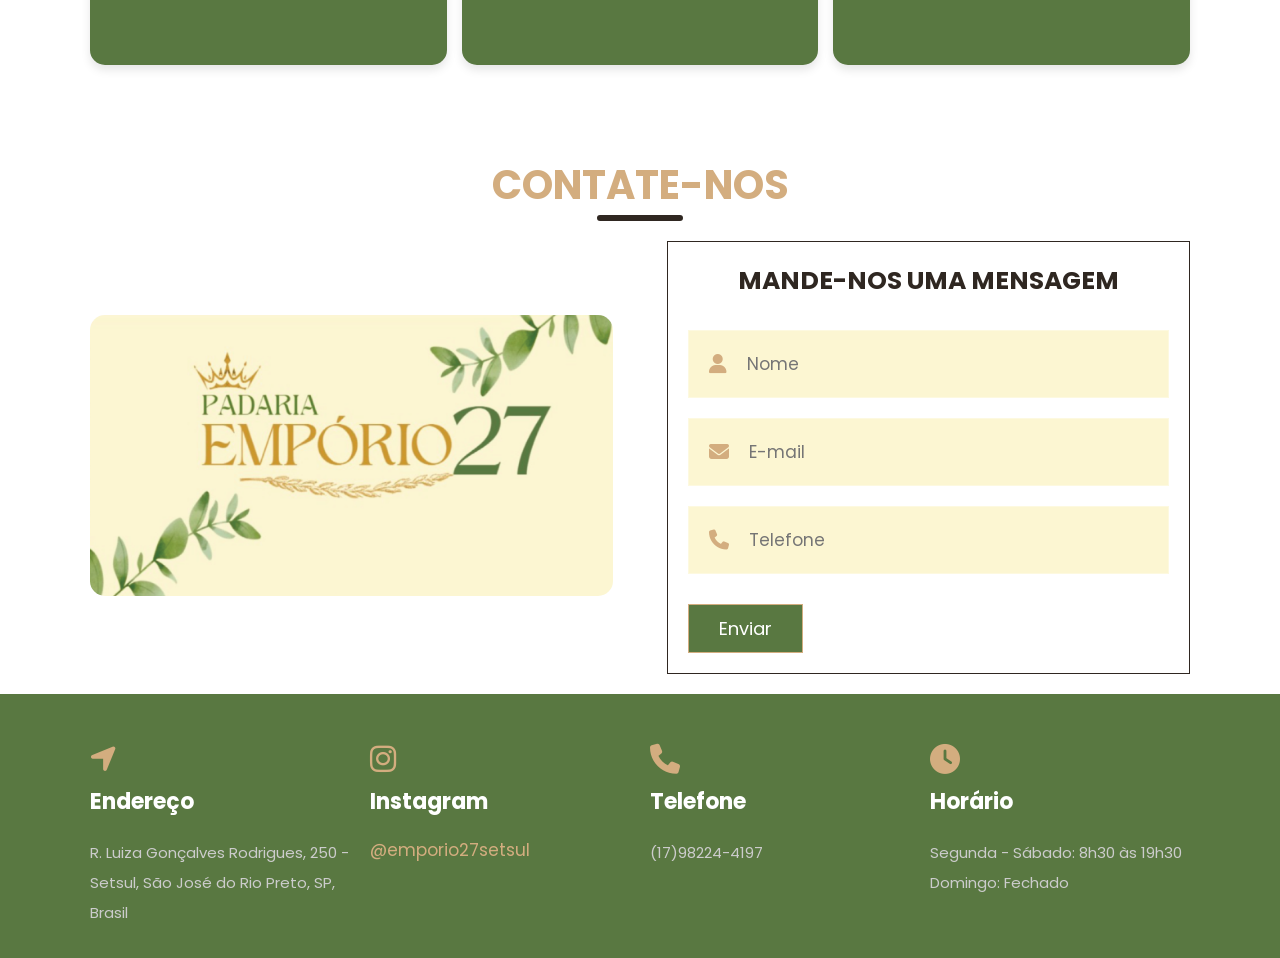
==== commit 79ebe238: "site" ====
--- a/index.html
+++ b/index.html
@@ -1,110 +1,225 @@
 <!DOCTYPE html>
 <html lang="pt-br">
 <head>
-    <meta charset="UTF-8">
-    <meta name="viewport" content="width=device-width, initial-scale=1.0">
-    <title>Padaria Empório 27</title>
-    <link rel="stylesheet" href="style.css">
-    <link rel="shortcut icon" href="imagens/favicon.ico" type="image/x-icon">
+  <meta charset="UTF-8">
+  <title>Padaria Empório 27</title>
+  <link rel='stylesheet' href='https://cdnjs.cloudflare.com/ajax/libs/font-awesome/6.1.2/css/all.min.css'>
+  <link rel="stylesheet" href="./style.css">
+  <script src="script.js"></script>
+  <link rel="shortcut icon" href="imagens/favicon.ico" type="image/x-icon">
 </head>
 <body>
-    <header>
-        <img src="imagens/logo-header.jpg" alt="Logo da empresa">
-    </header>
-    <nav>
-        <a href="#">Nossa produção</a>
-        <a href="index2.html">Quem somos</a>
-        <a href="index3.html">Contato</a>
-     </nav>
-     <main>
-        <article>
-            <div class="produtos-card">
-                <h1>PRODUTOS</h1>
-                    <p>Aqui na Padaria Empório 27 você encontrará diversos produtos preparados diariamente com excelência e ingredientes cuidadosamente selecionados. Conheça algumas das nossas próprias produções: </p>
-            </div>
-            <div class="produtos-grid">
-                <div class="produtos-card">
-                <h2>SALGADOS</h2>
-                    <div class="produtos-image">
-                        <img src="imagens/esfiha-carne.jpeg" alt="Esfirra de carne">
-                        <img src="imagens/pao-portugues.jpeg" alt="Pão português">
-                        <img src="imagens/coxinha-frango.jpeg" alt="Coxinha de frango">
-                    </div>
-                    <ul>
-                        <p>Esfirra aberta de carne, frango ou queijo</p>
-                        <p>Enroladinho de salsicha</p>
-                        <p>Coxinha de frango</p>
-                        <p>Pão português</p>
-                        <p>Pão de azeite</p>
-                        <p>Esfirra turca</p>
-                        <p>Pães italianos</p>
-                    </ul>
-                </div>    
-            </div>
-            <div class="produtos-grid">
-                <div class="produtos-card">
-                    <h2>DOCES</h2>
-                    <div class="produtos-image">
-                        <img src="imagens/rosca-nutella.jpeg" alt="Rosca de Nutella">
-                        <img src="imagens/torta-quatroleites.jpeg" alt="Torta de quatro leites">
-                        <img src="imagens/goiabinha.jpeg" alt="Goiabinha">
-                    </div>
-                    <ul>
-                        <p>Pudim</p>
-                        <p>Bolo de cenoura, churros, red velvet e outros</p>
-                        <p>Canoli</p>
-                        <p>Pastel folhado de maracujá</p>
-                        <p>Roscas de vários sabores</p>
-                        <p>Goiabinha</p>
-                        <p>Brigadeiro, camafeu, cajuzinho, entre outros</p>
-                    </ul>
-                </div>    
-            </div>
-            <div class="produtos-grid">
-                <div class="produtos-card">
-                    <h2>BEBIDAS</h2>
-                    <div class="produtos-image">
-                        <img src="imagens/cafe-leite.jpeg" alt="Xícara de café com leite">
-                        <img src="imagens/cerveja.jpeg" alt="Garrafa de cerveja">
-                        <img src="imagens/vinho.jpeg" alt="Garrafa de vinho">
-                    </div>
-                    <ul>
-                        <p>Cervejas</p>
-                        <p>Milkshake</p>
-                        <p>Café espresso</p>
-                        <p>Vinhos</p>
-                        <p>Café com leite</p>
-                        <p>Leite achocolatado</p>
-                        <p>Sucos</p>
-                    </ul>
-                </div>    
-            </div>
-            <div class="produtos-grid">
-                <div class="produtos-card">
-                    <h2>OUTROS PRODUTOS</h2>
-                    <div class="produtos-image">
-                        <img src="imagens/queijo-presunto.jpeg" alt="Queijo e presunto peças e fatiados">
-                        <img src="imagens/pao-frances.jpeg" alt="Pão francês de padaria">
-                        <img src="imagens/mortadela.jpeg" alt="Mortadela peça e fatiada">
-                    </div>
-                    <ul>
-                        <p>Pão francês tradicional</p>
-                        <p>Pão com mortadela</p>
-                        <p>Sanduíche de presunto e queijo</p>
-                        <p>Pão na chapa</p>
-                        <p>Lanche frio</p>
-                    </ul>
-                </div>    
-            </div>
-            <footer>
-                <h4>SIGA-NOS</h4>
-                <box-icon name='facebook' type='logo' ></box-icon>
-                    <a href="https://www.facebook.com/emporio27setsul/" target="_blank">
-                        <img src="imagens/logo-facebook.png"></a>
-                    <a href="https://www.instagram.com/explore/locations/104225695604692/emporio-27-setsul/" target="_blank">
-                        <img src="imagens/logo-instagram.png"></a>
-            </footer>
-        </article>
-     </main>
+
+<header class="header">
+
+  <a href="#" class="logoPadaria">Padaria Empório 27</a>
+
+<!--menu-->
+  <nav class="navbar">
+    <div id="close-navbar" class="fas fa-times"></div>
+    <a href="#about">Sobre nós</a>
+    <a href="#menu">Produções</a>
+    <a href="#contact">Contato</a>
+  </nav>
+
+<!--hamburger menu-->
+  <div class="icons">
+    <div id="menu-btn" class="fas fa-bars"></div>
+  </div>
+</header>
+
+<!--SOBRE NÓS-->
+<section id="about" class="about">
+  <h1 class="heading">SOBRE NÓS</h1>
+  <div class="row">
+
+<!--imagem-->
+    <div class="image">
+      <img src="imagens/Baker-pana.png" alt="Imagem padeiro">
+    </div>
+
+<!--texto-->
+    <div class="content">
+      <p>A <b>Empório 27</b> era a princípio um mini mercado inaugurado no tempo pós pandemia. Administrado pela Luciana Cabrera e sua filha, Lorena Nogueira, eram comercializados produtos básico do dia a dia, sem contar com produção própria.</p>
+      <p>Com a intenção de expandir o empreendimento, a família decidiu iniciar a venda do clássico pão francês comprando-o de uma revendedora e assando-o em seu próprio comércio. Consequente ao início das vendas de pães, notou-se um crescimento comercial, momento em que mãe e filha decidiram então expandir ainda mais na área da panificação.</p>
+      <p>Luciana e Lorena contaram com a ajuda de Geovane Cruz, padeiro experiente no ramo, para iniciar o funcionamento da atual padaria inaugurada em 2023, nomeada <b>Empório 27</b>, que conta atualmente com nove colaboradores.</p>
+    </div>
+  </div>
+</section>
+
+<!--SALGADOS-->
+<section id="menu" class="menu">
+  <h1 class="heading">SALGADOS</h1>
+  <div class="box-container">
+
+    <div class="box">
+      <img src="imagens/coxinha-frango.jpeg" alt="Coxinha de frango">
+      <h3>Coxinha de frango</h3>
+      <h3>Enroladinho de salsicha</h3>
+    </div>
+
+    <div class="box">
+      <img src="imagens/pao-portugues.jpeg" alt="Pão português">
+      <h3>Pão português</h3>
+      <h3>Esfihas turcas</h3>
+    </div>
+
+    <div class="box">
+      <img src="imagens/esfiha-carne.jpeg" alt="Esfiha de carne">
+      <h3>Esfihas abertas</h3>
+      <h3>Pães de azeite</h3>
+    </div>
+
+    <div class="box">  
+      <img src="imagens/biscoito-salgado.jpeg" alt="Biscoito salgado">
+      <h3>Biscoitos temperados</h3>
+      <h3>Misto quente</h3>
+    </div>
+
+    <div class="box">
+      <img src="imagens/lanche-natural.jpeg" alt="Mini lanche natural">
+      <h3>Lanches naturais</h3>
+      <h3>Pão integral</h3>
+    </div>
+
+    <div class="box">  
+      <img src="imagens/pao-frances.jpeg" alt="Pão francês">
+      <h3>Pães italianos</h3>
+      <h3>E diversos outros</h3>
+    </div>
+  </div>
+</section>   
+  
+<!--DOCES-->
+<section id="menu" class="menu">
+  <h1 class="heading">DOCES</h1>
+  <div class="box-container">      
+
+    <div class="box">
+      <img src="imagens/rosca-nutella.jpeg" alt="Rosca doce">
+      <h3>Rosca com Nutella</h3>
+      <h3>E outros sabores de roscas</h3>
+    </div>
+
+    <div class="box">
+      <img src="imagens/torta-quatroleites.jpeg" alt="Torta doce">
+      <h3>Torta de quatro leites</h3>
+      <h3>Canoli</h3>
+    </div>
+
+    <div class="box">
+      <img src="imagens/goiabinha.jpeg" alt="Goiabinha">
+      <h3>Goiabinha</h3>
+      <h3>Mini bolos</h3>
+    </div>
+    
+    <div class="box">  
+      <img src="imagens/folhado-maracuja.jpeg" alt="Pastel folhado">
+      <h3>Pastel folhado de maracujá</h3>
+      <h3>Roscas</h3>
+    </div>
+
+    <div class="box">
+      <img src="imagens/pudim.jpeg" alt="Pudim">
+      <h3>Pudim</h3>
+      <h3>Fatia húngara</h3>
+    </div>
+
+    <div class="box">
+      <img src="imagens/diversos-doces.jpeg" alt="Docinhos de festas">
+      <h3>Diversos doces</h3>
+      <h3>Sonhos</h3>
+    </div>
+  </div>
+</section>
+
+<!--BEBIDAS-->
+<section id="menu" class="menu">
+  <h1 class="heading">BEBIDAS</h1>
+  <div class="box-container">      
+
+    <div class="box">
+      <img src="imagens/cafe-leite.jpeg" alt="Café com leite">
+      <h3>Diversos cafés</h3>
+      <h3>Mocaccino</h3>
+    </div>
+
+    <div class="box">
+      <img src="imagens/cerveja.jpeg" alt="Cervejas">
+      <h3>Cervejas</h3>
+      <h3>Sucos de variados sabores</h3>
+    </div>
+
+    <div class="box">
+      <img src="imagens/vinho.jpeg" alt="Vinhos">
+      <h3>Vinhos</h3>
+      <h3>Capuccino</h3>  
+    </div>
+  </div> 
+</section>
+
+<!--CONTATO-->
+<section id="contact" class="contact">
+  <h1 class="heading">CONTATE-NOS</h1>
+
+<!--logo-->
+  <div class="row">
+    <div class="image">
+      <img src="imagens/logo original.png" alt="Imagem atendente padaria">
+    </div>
+
+    <form action=""><h3>Mande-nos uma mensagem</h3>
+      
+<!--início campo de entrada-->
+      <div class="input-box">
+        <i class="fas fa-user"></i>
+        <input type="text" name="" id="" placeholder="Nome" >
+      </div>
+<!--fim campo de entrada-->
+
+      <div class="input-box">
+        <i class="fas fa-envelope"></i>
+        <input type="email" name="" id="" placeholder="E-mail" >
+      </div>
+
+      <div class="input-box">
+        <i class="fas fa-phone"></i>
+        <input type="phone" name="" id="" placeholder="Telefone" >
+      </div>
+      
+      <input type="submit" value="Enviar" class="btn" >
+    </form>
+  </div>
+</section>
+
+<!--footer-->
+<section class="footer">
+  <div class="box-container">
+
+    <div class="box">
+      <i class="fas fa-location-arrow"></i>
+      <h3>Endereço</h3>
+      <p>R. Luiza Gonçalves Rodrigues, 250 - Setsul, São José do Rio Preto, SP, Brasil</p>
+    </div>
+  
+    <div class="box">
+      <i class="fab fa-instagram"></i>
+      <h3>Instagram</h3>
+      <a href="https://www.instagram.com/emporio27setsul/" target="_blank" class="link">@emporio27setsul</a>
+    </div>
+  
+    <div class="box">
+      <i class="fas fa-phone"></i>
+      <h3>Telefone</h3>
+      <p>(17)98224-4197</p>
+    </div>
+  
+    <div class="box">
+      <i class="fas fa-clock"></i>
+      <h3>Horário</h3>
+      <p>Segunda - Sábado: 8h30 às 19h30<br>Domingo: Fechado</p>
+    </div>
+  </div> 
+</section>
 </body>
-</html>+</html>
--- a/style.css
+++ b/style.css
@@ -1,77 +1,556 @@
-@charset "UTF-8";
-body{
-    background-color: #fff8e7;
-    font-family: Arial, Helvetica, sans-serif;
-}
-nav{
-    background-color: rgb(207, 178, 110);
-    width: 1243px;
-    padding: 10px;
-    border-radius: 2px;
-}    
-nav > a{
-    color: #FFF8E7;
-    padding: 10px;
-    font-weight: bold;
-    text-decoration: none;
-    border-radius: 30px;
-    transition-duration: 0.5s;
-}
-nav > a:hover{
-    background-color: #597841;
-    color: #fcf6d2;
-} 
-main{
-    min-width: 300px;
-    max-width: 1000px;
-    margin: auto;
-    padding: 20px;
-    border-bottom-left-radius: 10px;
-    border-bottom-right-radius: 10px;
-}
-.produtos-grid{
-    display: grid;
-    grid-template-columns: repeat(auto-fit, minmax(300px, 1fr));
-    padding: 2rem 0;
-}
-.produtos-card{
-    background-color: rgb(255, 255, 255);
+@import url('https://fonts.googleapis.com/css2?family=Montserrat:wght@300&family=Poppins:wght@300&family=Roboto:wght@300&display=swap');
+
+/*color pallette*/
+:root{
+  --main-color: #2f2721;
+  --primary-color: #d3ad7f;
+  --light-white: #fff6eb;
+  --light-gray: #ccc;
+  --white: #fff;
+  --orange: #ffaa42;
+  --border: .1rem solid rgba(255,255,255,.3);
+}
+
+*{
+  font-family: 'Poppins',sans-serif;
+  margin: 0;
+  padding: 0;
+  box-sizing: border-box;
+  outline: none;
+  border: none;
+  text-decoration: none;
+  transition: .2s linear;
+}
+
+html{
+  font-size:62.5%;
+  overflow-x: hidden;
+  scroll-behavior: smooth;
+}
+
+html::-webkit-scrollbar{
+  width: .8rem;
+}
+
+html::-webkit-scrollbar-trak{
+  background: transparent;
+}
+
+html::-webkit-scrollbar-thumb{
+  background: var(--primary-color);
+}
+
+section{
+  padding: 2rem 7%;
+}
+
+.btn{
+  display: inline-block;
+  margin-top: 1rem;
+  padding: 1rem 3rem;
+  font-size: 1.8rem;
+  border: 0.1rem solid var(--primary-color);
+  background: #597841;
+  color: var(--white);
+  cursor: pointer;
+  text-transform: capitalize;
+}
+
+.btn:hover{
+  background: var(--light-white);
+  color:  var(--primary-color); 
+}
+
+.heading{
+  margin-top:5rem;
+  text-align: center;
+  font-size: 4rem;
+  text-transform: uppercase;
+  color: var(--primary-color);
+}
+
+.heading::after{
+  content: '';
+  margin: 0 auto;
+  display: block;
+  width: 8rem;
+  background-color: var(--main-color);
+  border: .3rem solid var(--main-color);
+  border-radius: 2rem;
+  margin-bottom: 2rem;
+}
+
+.line{
+  margin-top: 3.5rem;
+  margin-bottom: 3.5rem;
+  width: 10rem;
+  height: 0.3rem;
+  background: var(--primary-color);
+}
+
+.header{
+  position: sticky;
+  top: 0;
+  left: 0;
+  right: 0;
+  background: #597841;
+  padding: 2rem 10%;
+  display: flex;
+  align-items: center;
+  z-index: 1000;
+}
+
+.header .logoPadaria {
+  margin-right: auto;
+  font-size: 2.5rem;
+  text-transform: capitalize;
+  color: var(--white);
+  font-weight: 800;
+  display: inline-flex;
+  align-items: center;
+  animation: logoAnimation 4s ease-in-out forwards; /* Animação acontece uma vez */
+}
+
+.header .logoPadaria i{
+  margin-right: 1.2rem;
+}
+
+/* Definição da animação */
+@keyframes logoAnimation {
+  0% {
+    letter-spacing: 0.5rem; /* Espaço inicial entre o texto e a logo */
+    transform: scale(1); /* Tamanho inicial */
+  }
+  25% {
+    letter-spacing: 0; /* Nome se aproxima da logo */
+    transform: scale(1.1); /* Ligeiro aumento no tamanho */
+  }
+  50% {
+    letter-spacing: 0; /* Nome completamente junto da logo */
+    transform: scale(1.1); /* Continua maior */
+  }
+  75% {
+    letter-spacing: 0.5rem; /* Nome se afastando da logo */
+    transform: scale(1); /* Retorna ao tamanho original */
+  }
+  100% {
+    letter-spacing: 0.1rem; /* Espaço final entre o texto e a logo */
+    transform: scale(1); /* Retorna ao tamanho original */
+  }
+}
+
+
+.header .navbar{
+  position: relative;
+}
+
+.header .navbar #close-navbar{
+  position: absolute;
+  top: 1.5rem;
+  right: 2rem;
+  font-size: 4rem;
+  cursor:pointer;
+  color: var(--gray);
+  display:none;
+}
+
+/* linked list */
+.header .navbar a{
+  margin-right: 2rem;
+  font-size: 2rem;
+  text-transform: capitalize;
+  color: var(--white);
+}
+
+.header .navbar a:hover{
+  color: #fcf6d2;
+}
+
+.header .icons div{
+  margin-left: 1.5rem;
+  font-size:2.5rem;
+  cursor:pointer;
+  color: var(--white);
+}
+
+.header .icons div:hover{
+  color: var(--primary-color);
+}
+
+.header #menu-btn{
+  display: none;
+}
+/* end */
+
+/* home */
+.home {
+  min-height: 100vh;
+  display: flex;
+  align-items: center;
+  justify-content: center; /* Garantir que o conteúdo fique centralizado */
+  background-size: cover; /* Ocupa toda a tela */
+  background-position: center; /* Centraliza a imagem de fundo */
+}
+
+.animation-container {
+  background: #720000;
+  width: 100%; /* A largura da animação ocupa 100% da tela */
+  height: 100vh; /* A altura da animação ocupa 100% da tela */
+  margin: 0 auto;
+  overflow: hidden;
+  position: relative;
+}
+
+.home .content{
+  min-width: 60rem;
+}
+
+.home .content h3{
+  font-size: 6rem;
+  text-transform: uppercase;
+  color: var(--white);
+  margin-bottom: 2rem;
+}
+
+/* about */
+.about{
+  /*padding-top: 5rem; */
+  padding-bottom: 5rem;
+  /*background-image: url("https://images.pexels.com/photos/1694980/pexels-photo-1694980.jpeg?auto=compress&cs=tinysrgb&w=1260&h=750&dpr=1");*/
+  background-repeat: repeat-y;
+  background-position: center top;
+}
+
+.about .row{
+  display: flex;
+  flex-wrap: wrap;
+  align-items: center;
+}
+
+.about .row .image{
+  flex: 1 1 65rem;
+}
+
+.about .row .image img {
+  width: 80%;
+  animation: flutuar 4s ease-in-out infinite;
+}
+
+@keyframes flutuar {
+  0% {
+    transform: translateY(0); 
+  }
+  50% {
+    transform: translateY(-10px); 
+  }
+  100% {
+    transform: translateY(0);
+  }
+}
+
+
+.about .row .content{
+  flex: 1 1 35rem;
+  /*padding: 8rem; */
+}
+
+.about .row .content h3{
+  font-size: 3rem;
+  color: var(--main-color);
+}
+
+.about .row .content p{
+  font-size: 1.6rem;
+  color: var(--gray);
+  padding: 1rem 0;
+  line-height: 1.8;
+  text-align: justify;
+}
+
+/* menu */
+.menu .box-container{
+  display: grid;
+  grid-template-columns: repeat(auto-fit,minmax(30rem,1fr));
+  gap:1.5rem;
+}
+
+.menu .box-container .box {
+  padding: 5rem;
+  text-align: center;
+  background: #597841;
+  box-shadow: 0 0.5rem 1rem rgba(0, 0, 0, 0.1);
+  border-radius: 1.5rem;
+  transition: transform 0.3s ease, box-shadow 0.3s ease; /* Transição suave */
+}
+
+.menu .box-container .box:hover {
+  background-color: #cfb26e;
+  transform: translateY(-10px); /* Move o card 10px para cima */
+  box-shadow: 0 0.8rem 1.5rem rgba(0, 0, 0, 0.2); /* Aumenta a sombra */
+}
+
+
+.menu .box-container .box img{
+  height:15rem;
+  border-radius: 50%;
+}
+
+.menu .box-container .box h3{
+  padding: 1rem 0;
+  font-size: 2rem;
+  color: var(--white);
+}
+
+.menu .box-container .box .price{
+  padding: 0.5rem 0;
+  font-size: 2.5rem;
+  color: var(--white);
+}
+
+.menu .box-container .box:hover > *{
+  color: var(--black);
+}
+
+/* end */
+
+/* contact us */
+.contact .row{
+  display: -webkit-box;
+  display: -ms-flexbox;
+  display: flex;
+  -webkit-box-align: center;
+      -ms-flex-align: center;
+         align-items: center;
+  -ms-flex-wrap: wrap;
+      flex-wrap: wrap;
+  gap: 2rem;
+}
+
+.contact .row .image{
+  -webkit-box-flex: 1;
+         -ms-flex: 1 1 40rem;
+             flex: 1 1 40rem;
+             margin-right: 0.9cm;
+}
+
+.contact .row .image img {
+  width: 100%;
+  animation: moveUpDown 4s ease-in-out infinite;
+  border-radius: 1.5rem;
+}
+
+@keyframes moveUpDown {
+  0% {
+    transform: translateY(0);
+  }
+  50% {
+    transform: translateY(-10px); /* Subir 10px */
+  }
+  100% {
+    transform: translateY(0);
+  }
+}
+
+
+.contact .row form{
+   -webkit-box-flex: 1;
+         -ms-flex: 1 1 40rem;
+             flex: 1 1 40rem;
+  border: 0.1rem solid var(--main-color);
+  padding: 2rem;
+}
+
+.contact .row form h3{
+  font-size: 2.5rem;
+  text-transform: uppercase;
+  text-align: center;
+  padding-bottom: 1rem;
+  color: var(--main-color);
+}
+
+.contact .row form .input-box{
+  display: flex;
+  align-items: center;
+  margin-top: 2rem;
+  margin-bottom: 2rem;
+  background: #fcf6d2;
+  border: var(--border);
+}
+
+.contact .row form .input-box i{
+  color: var(--primary-color);
+  font-size: 2rem;
+  padding-left: 2rem;
+}
+
+.contact .row form .input-box input{
+  width: 100%;
+  padding: 2rem;
+  font-size: 1.7rem;
+  color: var(--white);
+  text-transform: none;
+  background: none;
+}
+/* end */
+
+/* Footer */
+.footer{
+  background: #597841;
+}
+
+.footer .box-container{
+  display: grid;
+  grid-template-columns: repeat(auto-fit, minmax(25rem,1fr));
+  gap: 2rem;
+  margin-top: 3rem;
+}
+
+.footer .box-container .box i{
+  font-size: 3rem;
+  color: var(--primary-color);
+}
+
+.footer .box-container .box h3{
+  font-size: 2.2rem;
+  text-transform: capitalize;
+  color: var(--white);
+  padding: 1rem 0;
+}
+
+.footer .box-container .box p{
+  font-size: 1.5rem;
+  line-height: 2;
+  color: var(--light-gray);
+  padding: 1rem 0;
+}
+
+.footer .box-container .box .link{
+  display: block;
+  font-size: 1.7rem;
+  line-height: 2;
+  color: var(--primary-color);
+  padding: 0.5rem 0;
+}
+
+.footer .box-container .box .link:hover{
+  color: var(--orange);
+  text-decoration: underline;
+}
+
+.footer .credit{
+  color: var(--white);
+  text-align: center;
+  text-transform: capitalize;
+  margin-top: 3rem;
+  padding-top: 3rem;
+  font-size: 2rem;
+  border-top: 0.1rem solid var(--primary-color);
+}
+
+.footer .credit i{
+  color: var(--orange);
+}
+
+.footer .credit span{
+  color: var(--primary-color);
+}
+
+/* end */
+
+/* media queries */
+
+@media (max-width:991px){
+  
+  html{
+    font-size: 55%;
+  }
+  
+  .header{
+    padding: 2rem 5%;
+  }
+  
+  section{
+    padding: 2rem;
+  }
+}
+
+@media (max-width:768px){
+  
+  .header #menu-btn{
+    display: inline-block;
+  }
+  
+  .header .navbar{
+    position: fixed;
+    top: 0;
+    right: -105%;
+    width: 30rem;
+    background: var(--white);
+    height: 100%;
+    display: -webkit-box;
+    display: -ms-flex-box;
+    display: flex;
+    -webkit-box-orient: vertical;
+    -webkit-box-direction: normal;
+            -ms-flex-flow: column;
+                flex-flow: column;
+    -webkit-box-pack: center;
+         -ms-flex-pack: center;
+             justify-content: center;
+    z-index: 1200;
+  }
+  
+  .header .navbar #close-navbar{
+    display: block;
+  }
+  
+  .header .navbar.active{
+    box-shadow: 0 0 0 100vw rgba(0,0,0,0.8); /* rtl */
+    right: 0; /* rtl */
+  }
+  
+  .header .navbar a{
+    color: var(--black);
+    display: block;
+    margin: 1rem 0;
     text-align: center;
-    border-radius: 15px;
-    box-shadow: 0 4px 15px rgba(0, 0, 0, 0.1);
-    padding: 1.5rem;
-    font-size: 1.1em;
-}
-.produtos-image{
-    width: auto;
-    height: 250px;
-    margin: 0 auto;
-    display: flex;
-}
-iframe{
-    width: auto;
-    height: 250px;
-    margin: 0 auto;
-    display: flex;
-}
-.produtos-image img{
-    width: 100%;
-    height: 100%;
-    margin: 0 15px;
-    object-fit: cover;
-    border-radius: 10px;
-}
-h1, h2, h3{
+    font-size: 3rem;
+  }
+  
+/*   home */
+  .home{
+    background-postion: left; /* rtl */
+    justify-content: center;
+    align-items: center;
     text-align: center;
-}
-main p{
-    font-size: 1.2em;
-    text-align: center;
-}
-ul p{
-    text-align: center;
-    font-size: 1em;
-}
-main h2{
-    color: #597841;
-}+  }
+  
+  .home .content h3{
+    font-size: 4rem;
+  }
+}
+
+@media (max-width:450px){
+  
+  html{
+    font-size: 50%;
+  }
+}
+
+.animation-container {
+  background: #ffffff;
+  height: 454px;
+  margin: 0 auto;
+  overflow: hidden;
+  position: relative;
+  width: 806px;
+}
+
+span {
+  display: block;
+}
+
+
+
+
+/*# sourceMappingURL=style.css.map */
